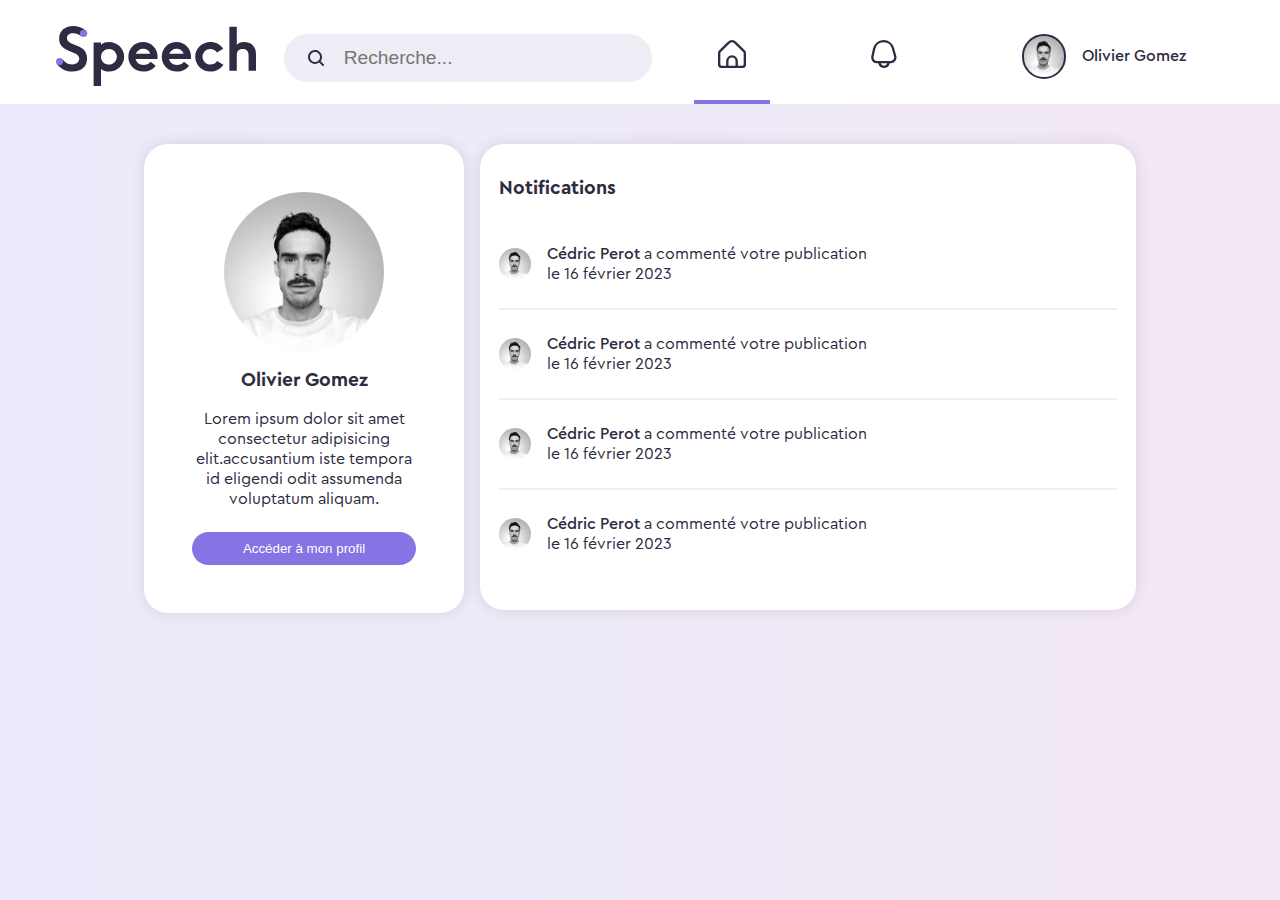
==== notifications.html @ 1351b9fb "Merge pull request #1 from CedricPerot/olive-branch" ====
<!DOCTYPE html>
<html lang="en">

<head>
    <meta charset="UTF-8">
    <meta http-equiv="X-UA-Compatible" content="IE=edge">
    <meta name="viewport" content="width=device-width, initial-scale=1.0">
    <title>Speech - Home</title>
    <link rel="stylesheet" href="./style.css">
</head>

<body>
    <header>
        <!-- NAVIGATION MOBILE-->
        <nav class="navbar-mobile">
            <div class="logo-header">
                <img class="logo" src="./images/logo.svg" />
                <input type="checkbox" id="menu-burger">
                <label for="menu-burger" class="btn-burger"><span></span></label>
            </div>
            <!-- HIDDEN MENU -->
            <div class="burger-container">
                <ul class="burger-items">
                    <li class="search-mobile">
                        <img src="./images/search.svg" class="search-icon" />
                        <input type="search" placeholder="Recherche...">
                    </li>
                    <li><a href="#" class="active"><img src="./images/home_icon.svg" /> Accueil</a></li>
                    <li><a href="#"><img src="./images/bell-icon.svg" /> Notifications</a></li>
                    <li><a href="#"><img src="./images/user-icon.svg" />Profil</a></li>
                    <li><a href="#"><img src="./images/settings.svg" />Paramètres</a></li>
                </ul>
            </div>
            <ul class="nav-items-mobile">
                <li><a href="#" class="active"><img src="./images/home_icon.svg" /></a></li>
                <li><a href="#"><img src="./images/bell-icon.svg" /></a></li>
                <li><a href="#"><img src="./images/user-icon.svg" /></a></li>
            </ul>
        </nav>
        <!-- NAVIGATION DESKTOP-->
        <nav class="navbar-desktop">
            <div class="logo-header">
                <img class="logo" src="./images/logo.svg" />
            </div>
            <div class="search-bar">
                <img src="./images/search.svg" class="search-icon" />
                <input type="search" placeholder="Recherche...">
            </div>
            <ul class="nav-items">
                <li class="active"><a href="#"><img src="./images/home_icon.svg" alt="Accueil" /></a></li>
                <li class="notifications"><a href="#"><img src="./images/bell-icon.svg" alt="Notifications" /></a></li>
                <li class="profil"><a href="#"><span></span> Olivier Gomez</a></li>
            </ul>
        </nav>
    </header>
    <!-- side card profile-->
    <main class="notifications-container">

        <div class="side-card-profile">
            <div class="side-card-picture"></div>
            <div class="side-card-infos">
                <h1 class="side-card-name">Olivier Gomez</h1>
                <p class="side-card-bio">Lorem ipsum dolor sit amet consectetur adipisicing elit.accusantium iste
                    tempora id
                    eligendi odit assumenda voluptatum aliquam.</p>
                <a href="./profile.html"><button class="side-card-button">Accéder à mon profil</button></a>
            </div>
        </div>
        <div class="notifications-feed">
            <!-- Notifications card-->
            <div class="notifications-card">
                <h1>Notifications</h1>
                <div class="notification">
                    <div class="notification-profile-picture"></div>
                    <div class="notification-infos">
                        <a href="">
                            <p class="notification-text"><span class="notification-name">Cédric Perot</span> a commenté
                                votre publication</p>
                            <p class="notification-date">le 16 février 2023</p>
                        </a>
                    </div>
                </div>
                <div class="notification">
                    <div class="notification-profile-picture"></div>
                    <div class="notification-infos">
                        <a href="">
                            <p class="notification-text"><span class="notification-name">Cédric Perot</span> a commenté
                                votre publication</p>
                            <p class="notification-date">le 16 février 2023</p>
                        </a>
                    </div>
                </div>
                <div class="notification">
                    <div class="notification-profile-picture"></div>
                    <div class="notification-infos">
                        <a href="">
                            <p class="notification-text"><span class="notification-name">Cédric Perot</span> a commenté
                                votre publication</p>
                            <p class="notification-date">le 16 février 2023</p>
                        </a>
                    </div>
                </div>
                <div class="notification">
                    <div class="notification-profile-picture"></div>
                    <div class="notification-infos">
                        <a href="">
                            <p class="notification-text"><span class="notification-name">Cédric Perot</span> a commenté
                                votre publication</p>
                            <p class="notification-date">le 16 février 2023</p>
                        </a>
                    </div>
                </div>
            </div>
    </main>
</body>

</html>
---- style.css ----
/*------ Fonts declaration ------*/
@font-face {
    font-family: 'Cera';
    src: url(./fonts/Cera-regular.otf) format("opentype");
    font-weight: 300;
    font-style: normal;
}

@font-face {
    font-family: 'Cera';
    src: url(./fonts/Cera-regular-it.otf) format("opentype");
    font-weight: 300;
    font-style: italic;
}

@font-face {
    font-family: 'Cera';
    src: url(./fonts/Cera-medium.otf) format("opentype");
    font-weight: 500;
    font-style: normal;
}

@font-face {
    font-family: 'Cera';
    src: url(./fonts/Cera-medium-it.otf) format("opentype");
    font-weight: 500;
    font-style: italic;
}

@font-face {
    font-family: 'Cera';
    src: url(./fonts/Cera-bold.otf) format("opentype");
    font-weight: 700;
    font-style: normal;
}

@font-face {
    font-family: 'Cera';
    src: url(./fonts/Cera-bold-it.otf) format("opentype");
    font-weight: 700;
    font-style: italic;
}


/*------ Variables declaration ------*/

:root {

    /* colors*/
    --main-color: rgba(134, 115, 228, 1);
    --font-color: rgba(47, 43, 66, 1);
    --greyish: rgba(173, 170, 189, 1);
    --very-light-greyish: rgb(245, 243, 255);
    --light-greyish: rgba(238, 236, 245, 1);
    --gradient-bg: linear-gradient(90deg, rgb(235, 235, 251), rgb(243, 232, 244));
    --cards-color: white;
    --like-color: rgb(255, 27, 82);

    /* Separators */
    --separators: 2px solid var(--light-greyish);

    /* Box shadow */
    --box-shadow: 0 0 1rem rgba(0, 0, 0, 0.1);
}

/*------------GENRAL STYLES------------*/
* {
    margin: 0;
    padding: 0;
    box-sizing: border-box;
    list-style-type: none;
}

body {
    color: var(--font-color);
    background: var(--gradient-bg);
    font-size: 16px;
    font-family: 'Cera', sans-serif;
}

h1 {
    font-size: 1.2rem;
}

h2 {
    font-size: 1rem;
}

a {
    text-decoration: none;
    color: var(--font-color);
    cursor: pointer;
}

a:hover {
    color: var(--main-color);
}

button {
    cursor: pointer;
}

/*------------HEADER NAV------------*/

header {
    margin-bottom: 1.5em;
}

.navbar-desktop {
    display: none;
}

/* desktop & mobile navbars are two diffent div*/

.navbar-mobile {
    display: flex;
    flex-direction: column;
    width: 100%;
}

/* container contains the logo and the navicon*/
.navbar-mobile>.logo-header {
    padding: 0.8em 1.8em;
    display: flex;
    align-items: center;
    justify-content: space-between;
    background-color: white;
    z-index: 3;
}

.navbar-mobile>.logo-header img.logo {
    height: calc(2em + 4vw);
}

/* menu burger */
.logo-header>#menu-burger {
    position: absolute;
    left: -100%;
    /* to hide the checkbox */
    opacity: 0;
}

#menu-burger:checked+.btn-burger>span {
    transform: rotate(45deg);
}

#menu-burger:checked+.btn-burger>span::before {
    top: 0;
    transform: rotate(0deg);
}

#menu-burger:checked+.btn-burger>span::after {
    top: 0;
    transform: rotate(90deg);
}

.btn-burger>span,
.btn-burger>span::before,
.btn-burger>span::after {
    transition: all 0.2s ease-in;
}

#menu-burger+label {
    position: relative;
    display: flex;
    justify-content: flex-end;
    cursor: pointer;
    height: 25px;
    width: 30px;
}

#menu-burger+label span {
    position: absolute;
    top: 50%;
    width: 100%;
    height: 2px;
    background-color: var(--greyish);
    border-radius: 2px;
}

#menu-burger+label span:before,
#menu-burger+label span:after {
    position: absolute;
    content: '';
    width: inherit;
    height: inherit;
    background-color: inherit;
    border-radius: inherit;
}

#menu-burger+label span:before {
    top: -12px;
}

#menu-burger+label span:after {
    top: 12px;
}

#menu-burger:checked+label span {
    background: var(--font-color);
}

/* hidden menu*/
.navbar-mobile .burger-container {
    top: calc(4.8em + 3vh);
    right: 0;
    position: absolute;
    border-top: 3px solid var(--light-greyish);
    background-color: white;
    width: 100vw;
    height: 20em;
    display: block;
    font-size: calc(0.5em + 1vw);
    border-radius: 0 0 10% 10%;
    box-shadow: rgba(0, 0, 0, 0.1) 0px 4px 6px -1px, rgba(0, 0, 0, 0.06) 0px 2px 4px -1px;
    margin-top: -200%;
    transition: all 0.3s ease-in-out;
}

.burger-container {
    z-index: 100;
}

/* IMPORTANT TO HAVE THIS ONE JUST AFTER THE BURGER-CONTAINER*/
.navbar-mobile .mobile-menu {
    margin-top: 0;
}

/* cancel previously set margin-top of the container */

.navbar-mobile .burger-container .burger-items li {
    width: 75%;
}

.navbar-mobile .burger-container .burger-items {
    height: 100%;
    width: 100%;
    display: flex;
    flex-direction: column;
    justify-content: space-evenly;
    align-items: flex-start;
    padding-left: 5em;
}

.navbar-mobile .burger-container .burger-items li img {
    height: calc(1em + 3vw);
}

.navbar-mobile .burger-container .burger-items a,
.navbar-mobile .burger-container .burger-items input {
    text-decoration: none;
    display: flex;
    align-items: center;
    gap: 2em;
    font-size: 1.2em;
}

.navbar-mobile .burger-container .burger-items input[type="search"] {
    border-radius: 8em;
    height: 2.5em;
    width: 100%;
    padding: 0.8em 0.8em 0.8em 3em;
    border-color: transparent;
    background-color: var(--light-greyish);
    transition: all 0.3s cubic-bezier(0, 0, 0.43, 1.49);
}

/*search bar in the menu burger*/
.navbar-mobile .burger-container .burger-items .search-mobile {
    display: flex;
    justify-content: flex-start;
    align-items: center;
}

.navbar-mobile .burger-container .burger-items .search-mobile img {
    position: absolute;
    z-index: 2;
    display: block;
    height: 1em;
    text-align: center;
    padding-left: 1.5em;
}

.navbar-mobile .burger-container .burger-items input[type="search"]:focus-within {
    outline: none;
    border: 2px solid var(--main-color);
    color: var(--font-color);
}

.navbar-mobile .burger-container .burger-items a.active,
.navbar-mobile .burger-container .burger-items a:hover {
    color: var(--main-color);
    font-weight: 700;
}


/* icons nav*/
.navbar-mobile .nav-items-mobile {
    display: flex;
    justify-content: space-between;
    background-color: var(--very-light-greyish);
    font-size: calc(0.5em + 1vw);
    padding: 1em 0;
}

.navbar-mobile .nav-items-mobile li img {
    height: calc(1em + 4vw);
}

.nav-items-mobile li a {
    padding: 0.8em 2.5em;
    width: 100%;
    text-decoration: none;
}

.navbar-mobile .nav-items-mobile li a:hover,
.navbar-mobile .nav-items-mobile li a.active {
    border-bottom: 4px solid var(--main-color);
}


/*------ FEED PAGE ------*/

.feed-container {
    margin: auto;
    display: flex;
    flex-direction: column;
    justify-content: flex-start;
    align-items: center;
    padding: 1rem;
    max-width: 1280px;
}

/* Post creation card */

.post-create-card {
    background-color: var(--cards-color);
    width: 100%;
    border-radius: 1.5rem;
    box-shadow: var(--box-shadow);
    padding: 4em 1.2em 2em;
    font-weight: 100;
    display: grid;
    grid-template-columns: 2.4em 1fr 2.4em;
    grid-template-rows: 1fr;
    gap: 0.8em;
    position: relative;
    overflow: hidden;
    margin-bottom: 2em;
}

.post-create-pictogram {
    position: absolute;
    top: 0;
    right: 0;
    border-radius: 0 0 0 2rem;
    width: 4em;
    height: 3.5em;
    background-color: var(--main-color);
}

#post-create-textarea {
    width: 100%;
    font-family: 'Cera', sans-serif;
    font-weight: 100;
    resize: none;
    border: none;
    border-bottom: var(--separators);

}

.post-create-card button {
    float: right;
    padding: .3em 1.5em;
    border-radius: 1em;
    border: none;
    background-color: var(--light-greyish);
    margin-top: 1.5em;
}

/* Post card */

.post-card {
    background-color: var(--cards-color);
    width: 100%;
    border-radius: 1.5rem;
    box-shadow: var(--box-shadow);
    padding: 2em 1.2em;
    font-weight: 100;
    display: grid;
    grid-template-columns: 2.4em repeat(6, 1fr);
    grid-template-rows: 2.4em 1fr 1.4em;
    gap: 0.8em;
    margin-bottom: 2em;
}

.post-card .profile-picture,
.post-create-profile-picture,
.notification-profile-picture {
    width: 2em;
    height: 2em;
    border-radius: 50%;
    background: url('./images/profile-pictures/Olive.jpg');
    background-size: cover;
}

.post-header {
    grid-column: 2/8;
}

.post-date,
.like-count,
.post-buttons {
    font-size: 0.85rem;
    color: var(--greyish);
}

.post-content {
    grid-column: 2/8;
    font-size: 0.85em;
}

.post-buttons {
    display: flex;
    grid-column: 2/6;
    align-items: center;
}

.post-buttons img {
    width: 1.1em;
    margin-right: 0.5em;
}

.post-buttons p {
    margin-right: 1.2em;
}

.like-btn {
    color: var(--like-color);
    cursor: pointer;
}

.share-btn {
    cursor: pointer;
}

.like-count {
    display: flex;
    grid-column: 7/8;
    align-items: center;
    justify-content: flex-end;
}

.like-count img {
    width: 1.4em;
    margin-right: 0.5em;
}

.post-form {
    grid-column: 2/8;
}

.post-form input {
    width: 100%;
    border-radius: 2em;
    padding: 0.5em 1em;
    border: none;
    background-color: var(--light-greyish);
    color: #aca8c6;
    font-size: 0.8em;
}

.post-form input::placeholder {
    color: var(--greyish);
}

.post-comment {
    border-left: var(--separators);
    grid-column: 2/8;
    padding-left: 1.5em;
    margin-top: 1em;
}

/* Side-card */

.side-card-profile {
    background-color: var(--cards-color);
    width: 100%;
    border-radius: 1.5rem;
    box-shadow: var(--box-shadow);
    padding: 2em 1.2em;
    font-weight: 100;
    display: flex;
    align-items: center;
    margin-bottom: 1em;
}

.side-card-bio {
    display: none;
}

.side-card-picture {
    margin-right: 1em;
    border-radius: 50%;
    width: 5em;
    height: 5em;
    background: url('./images/profile-pictures/Olive.jpg');
    background-size: cover;
    background-position: center;
}

.side-card-button,
.profile-card-button {
    border-radius: 2em;
    padding: .7em 1.5em;
    margin-top: .5em;
    border: none;
    background-color: var(--main-color);
    color: #ffffff;
}

/*------  PROFILE PAGE  ------*/

.profile-container {
    padding: 1em;
    max-width: 1024px;
    margin: auto;
}

.profile-card {
    background-color: var(--cards-color);
    width: 100%;
    border-radius: 1.5rem;
    box-shadow: var(--box-shadow);
    font-weight: 100;
    display: flex;
    flex-direction: column;
    overflow: hidden;
}

.profile-card-header {
    height: 14em;
    width: 100%;
    background: url('./images/background-img-light.jpg');
    background-position: center;
    background-size: cover;
}

.profile-card-about {
    display: flex;
    flex-direction: column;
    text-align: center;
    position: relative;
    padding: 2em;
}

.profile-card-picture {
    position: absolute;
    left: calc(50% - 5em);
    top: -5em;
    background: url('./images/profile-pictures/Olive.jpg');
    background-position: center;
    background-size: cover;
    border-radius: 50%;
    margin: 0 auto 1em;
    width: 10em;
    height: 10em;
}

.profile-card-name {
    margin-top: 3.5em;
}

.profile-card-button {
    margin: 1.5em 0 2em;
    padding: .7em 2em;
}

.profile-card-highlights {
    display: flex;
    flex-direction: column;
    padding: 0 2em;
}

.highlight {
    display: flex;
    align-items: center;
    padding: 2em 0;
    border-top: var(--separators);
}

.highlight img {
    margin-right: 1.5em;
    width: auto;
}

/*------ NOTIFICATIONS PAGE ------*/

.notifications-container {
    width: 100%;
    display: flex;
    flex-direction: column;
    justify-content: flex-start;
    align-items: center;
    padding: 1rem;
    max-width: 1024px;
    margin: auto;
}

.notifications-feed {
    width: 100%;
}

.notifications-card {
    background-color: var(--cards-color);
    width: 100%;
    border-radius: 1.5rem;
    box-shadow: var(--box-shadow);
    padding: 2em 1.2em;
    font-weight: 100;
    margin-bottom: 2em;
}

.notifications-card h1 {
    margin-bottom: 1em;
}

.notification {
    border-bottom: var(--separators);
    padding: 1.5em 0;
    display: flex;
    align-items: center;
}

.notification:last-child {
    border-bottom: none;
}

.notification-infos {
    margin-left: 1em;
}

.notification-infos span {
    font-weight: 500;
}



/*--------------MEDIA QUERIES-------------------*/

@media screen and (min-width : 760px) {

    /* FEED PAGE*/
    .feed-container {
        flex-direction: row;
        justify-content: flex-start;
        align-items: flex-start;
    }

    .feed {
        margin-left: .5em;
    }

    .side-card-profile {
        flex-direction: column;
        margin-right: .5em;
        min-width: 320px;
        width: 30%;
        padding: 3em;
    }

    .side-card-picture {
        margin: 0 0 1em 0;
        width: 10em;
        height: 10em;
    }

    .side-card-infos {
        text-align: center;
        width: 100%;
    }

    .side-card-button {
        width: 100%;
    }

    .side-card-bio {
        display: block;
        margin: 1em 0;
    }

    /* PROFILE PAGE */
    .profile-card-header {
        height: 18em;
    }

    .profile-card-about {
        display: flex;
        flex-direction: row;
        align-items: flex-end;
        text-align: left;
    }

    .profile-card-picture {
        position: absolute;
        left: calc(22% - 6em);
        top: -6em;
        width: 12em;
        height: 12em;
    }

    .profile-card-infos {
        flex: 2;
        text-align: center;
    }

    .profile-card-name {
        margin-top: 5em;
    }

    .profile-card-button {
        margin: 1.5em 0 0;
    }

    .profile-card-bio {
        flex: 3;
    }

    .profile-card-highlights {
        flex-direction: row;
        justify-content: space-around;
        padding: 1em 2em 3em;
    }

    .highlight {
        flex-direction: column;
        text-align: center;
        width: 100%;
        padding: 0;
        border-right: var(--separators);
        border-top: none;
    }

    .highlight:last-child {
        border-right: none;

    }

    .highlight img {
        margin: 0 0 0.5em 0;
    }

    /* NOTIFICATIONS PAGE*/
    .notifications-container {
        flex-direction: row;
        justify-content: flex-start;
        align-items: flex-start;
    }

    .notifications-feed {
        margin-left: .5em;
    }

}


/* tablettes et au dessus*/
@media screen and (min-width: 992px) {

    /* suppression des éléments mobile */
    .navbar-mobile {
        display: none;
    }

    .navbar-desktop {
        width: 100vw;
        height: 6.5em;
        display: flex;
        align-items: center;
        justify-content: space-between;
        padding: 0.8em 2em 0 2em;
        flex-direction: row;
        background-color: white;
    }

    .navbar-desktop>.logo-header img.logo {
        padding: 0 1.5em;
    }

    .navbar-desktop .logo-header img.logo {
        height: calc(1.4em + 3vw);
    }

    /*search bar for the desktop nav*/
    .navbar-desktop .search-bar {
        width: 23em;
        display: flex;
        justify-content: flex-start;
        align-items: center;
    }

    .navbar-desktop .search-bar input[type="search"] {
        text-decoration: none;
        display: flex;
        align-items: center;
        gap: 2em;
        font-size: 1.2em;
    }

    .navbar-desktop .search-bar input[type="search"] {
        border-radius: 8em;
        height: 2.5em;
        width: 100%;
        padding: 0.8em 0.8em 0.8em 3em;
        border-color: transparent;
        background-color: var(--light-greyish);
        transition: all 0.3s cubic-bezier(0, 0, 0.43, 1.49);
    }

    .navbar-desktop .search-bar img {
        position: absolute;
        z-index: 2;
        display: block;
        height: 1em;
        text-align: center;
        padding-left: 1.5em;
    }

    .navbar-desktop .search-bar input[type="search"]:focus-within {
        outline: none;
        border: 2px solid var(--main-color);
        color: var(--font-color);
    }

    /*items of the nav*/
    .navbar-desktop .nav-items {
        display: flex;
        justify-content: space-around;
        align-items: center;
        height: 100%;
        width: 37em;
    }

    .navbar-desktop .nav-items li {
        height: 100%;
        padding: 1.5em;
        display: flex;
        justify-content: center;
        align-items: center;
        border-bottom: 4px solid white;
    }

    .navbar-desktop .nav-items li img {
        height: calc(1em + 1vw);
        border: var(--font-color);
    }

    .navbar-desktop .nav-items li.profil span {
        height: calc(2em + 1vw);
        width: calc(2em + 1vw);
        border: 2px solid var(--font-color);
        border-radius: 50%;
        background: url('./images/profile-pictures/Olive.jpg');
        background-position: center;
        background-size: cover;

        /*round profile picture*/
    }

    .navbar-desktop .nav-items li.profil a {
        display: flex;
        justify-content: center;
        align-items: center;
        gap: 1em;
        text-decoration: none;
    }

    .navbar-desktop .nav-items li:hover,
    .navbar-desktop .nav-items li.active {
        border-bottom: 4px solid var(--main-color);
    }
}

.navbar-desktop .nav-items li:hover {
    transform: scale(1.05);
}
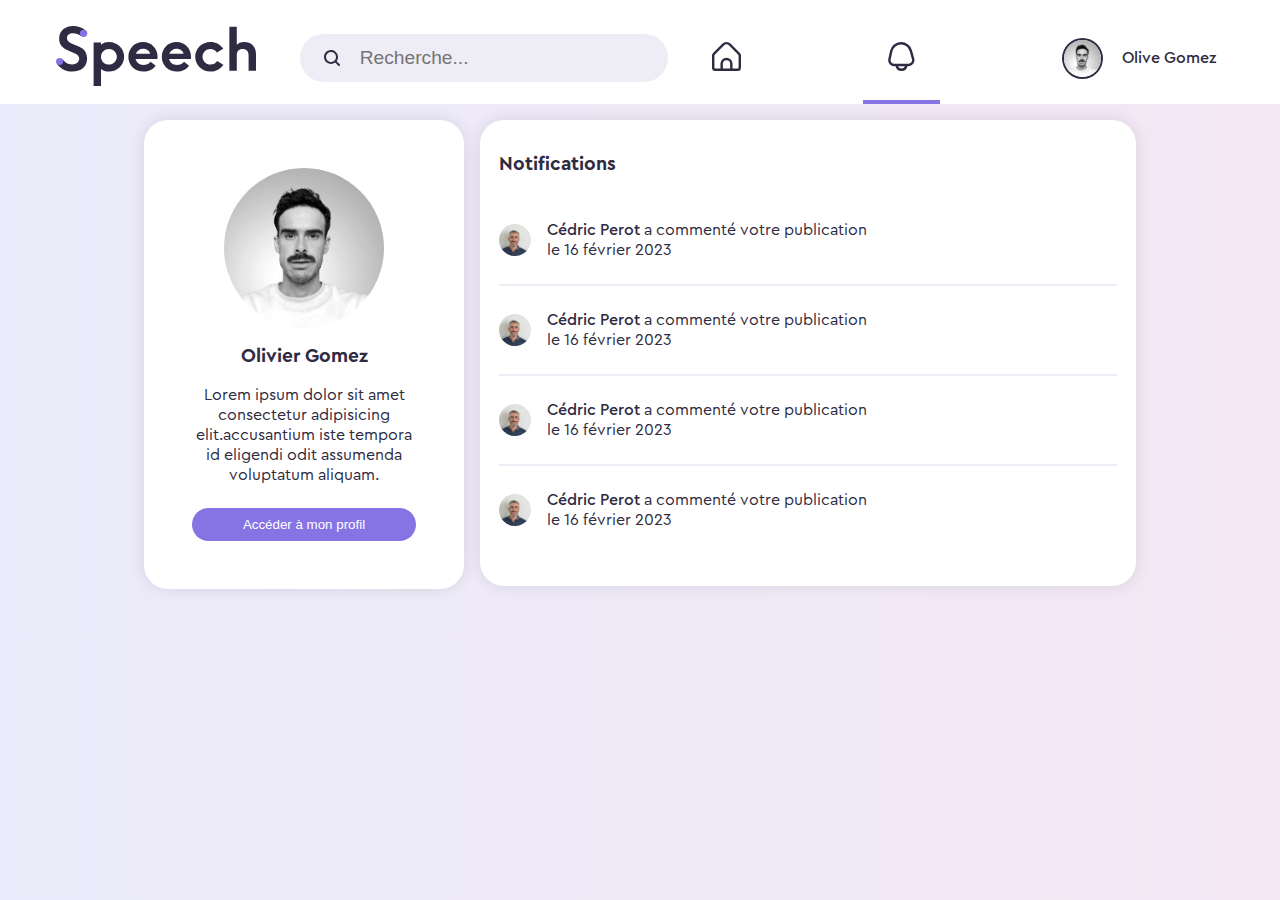
==== commit bbfb53ac: "site statique complet" ====
--- a/notifications.html
+++ b/notifications.html
@@ -14,9 +14,12 @@
         <!-- NAVIGATION MOBILE-->
         <nav class="navbar-mobile">
             <div class="logo-header">
-                <img class="logo" src="./images/logo.svg" />
-                <input type="checkbox" id="menu-burger">
-                <label for="menu-burger" class="btn-burger"><span></span></label>
+                <a href="./index.html" class="home-link"><img class="logo" src="./images/logo.svg" /></a>
+                <div id="menu-burger">
+                    <span class="line line1"></span>
+                    <span class="line line2"></span>
+                    <span class="line line3"></span>
+                </div>
             </div>
             <!-- HIDDEN MENU -->
             <div class="burger-container">
@@ -25,32 +28,54 @@
                         <img src="./images/search.svg" class="search-icon" />
                         <input type="search" placeholder="Recherche...">
                     </li>
-                    <li><a href="#" class="active"><img src="./images/home_icon.svg" /> Accueil</a></li>
-                    <li><a href="#"><img src="./images/bell-icon.svg" /> Notifications</a></li>
-                    <li><a href="#"><img src="./images/user-icon.svg" />Profil</a></li>
-                    <li><a href="#"><img src="./images/settings.svg" />Paramètres</a></li>
+                    <li><a href="./index.html" class="hidden-icons"><img src="./images/home_icon.svg" /> Accueil</a>
+                    </li>
+                    <li><a href="#" class="hidden-icons"><img src="./images/bell-icon.svg" /> Notifications</a></li>
+                    <li><a href="./profile.html" class="hidden-icons"><img src="./images/user-icon.svg" />Profil</a>
+                    </li>
+                    <li><a href="#" class="hidden-icons"><img src="./images/settings.svg" />Paramètres</a></li>
                 </ul>
             </div>
+            <!-- ALWAYS DISPLAYED ICONS -->
             <ul class="nav-items-mobile">
-                <li><a href="#" class="active"><img src="./images/home_icon.svg" /></a></li>
-                <li><a href="#"><img src="./images/bell-icon.svg" /></a></li>
-                <li><a href="#"><img src="./images/user-icon.svg" /></a></li>
+                <li><a href="./index.html" class="icons"><img src="./images/home_icon.svg" /></a></li>
+                <li><a href="#" class="icons active"><img src="./images/bell-icon.svg" /></a></li>
+                <li><a href="./profile.html" class="icons"><img src="./images/user-icon.svg" /></a></li>
             </ul>
         </nav>
         <!-- NAVIGATION DESKTOP-->
         <nav class="navbar-desktop">
             <div class="logo-header">
-                <img class="logo" src="./images/logo.svg" />
+                <a href="./index.html" class="home-link"><img class="logo" src="./images/logo.svg" /></a>
             </div>
             <div class="search-bar">
                 <img src="./images/search.svg" class="search-icon" />
                 <input type="search" placeholder="Recherche...">
             </div>
-            <ul class="nav-items">
-                <li class="active"><a href="#"><img src="./images/home_icon.svg" alt="Accueil" /></a></li>
-                <li class="notifications"><a href="#"><img src="./images/bell-icon.svg" alt="Notifications" /></a></li>
-                <li class="profil"><a href="#"><span></span> Olivier Gomez</a></li>
-            </ul>
+            <div class="nav-items">
+                <a class="desk-icons" href="./index.html"><img src="./images/home_icon.svg" alt="Accueil" /></a>
+                <a class="desk-icons active" href="#"><img src="./images/bell-icon.svg" alt="Notifications" /></a>
+                <div id="profile-menu" class="desk-menu">
+                    <div class="profil-img"><img src="./images/profile-pictures/Olive.jpg" alt="Profil" />
+                        <label>Olive Gomez</label>
+                    </div>
+                    <div class="desk-container">
+                        <ul class="desk-items">
+                            <li><a href="./index.html" class="hidden-icons"><img src="./images/home_icon.svg" />
+                                    Accueil</a></li>
+                            <li><a href="#" class="hidden-icons"><img src="./images/bell-icon.svg" />
+                                    Notifications</a>
+                            </li>
+                            <li><a href="./profile.html" class="hidden-icons"><img
+                                        src="./images/user-icon.svg" />Profil</a>
+                            </li>
+                            <li><a href="#" class="hidden-icons"><img src="./images/settings.svg" />Paramètres</a></li>
+                            <li><a href="#" class="hidden-icons"><img src="./images/sign-out-alt.svg" />Déconnexion</a>
+                            </li>
+                        </ul>
+                    </div>
+                </div>
+            </div>
         </nav>
     </header>
     <!-- side card profile-->
@@ -112,6 +137,7 @@
                 </div>
             </div>
     </main>
+    <script src="./notifications.js"></script>
 </body>
 
 </html>--- a/style.css
+++ b/style.css
@@ -64,7 +64,10 @@
 }
 
 /*------------GENRAL STYLES------------*/
-* {
+
+*,
+*::before,
+*::after {
     margin: 0;
     padding: 0;
     box-sizing: border-box;
@@ -103,7 +106,8 @@
 /*------------HEADER NAV------------*/
 
 header {
-    margin-bottom: 1.5em;
+    width: 100vw;
+    z-index: 1000;
 }
 
 .navbar-desktop {
@@ -133,76 +137,43 @@
 }
 
 /* menu burger */
-.logo-header>#menu-burger {
-    position: absolute;
-    left: -100%;
-    /* to hide the checkbox */
+
+.navbar-mobile .logo-header #menu-burger {
+    position: relative;
+    cursor: pointer;
+    height: 30px;
+    width: 40px;
+    display: flex;
+    flex-direction: column;
+    justify-content: space-around;
+}
+
+.navbar-mobile .logo-header #menu-burger .line {
+    width: 100%;
+    height: 3px;
+    background-color: var(--greyish);
+    display: block;
+    border-radius: 2px;
+    transition: all 0.5s ease;
+}
+
+/* when open menu is open*/
+.navbar-mobile .logo-header .mobile-menu .line1 {
+    transform: translate(0px) rotateZ(-45deg) scaleX(1);
+}
+
+.navbar-mobile .logo-header .mobile-menu .line3 {
+    transform: translate(0px, -20px) rotateZ(45deg) scaleX(1);
+}
+
+.navbar-mobile .logo-header .mobile-menu .line2 {
+    transform: translate(0px, -10px) rotate(45deg);
     opacity: 0;
 }
 
-#menu-burger:checked+.btn-burger>span {
-    transform: rotate(45deg);
-}
-
-#menu-burger:checked+.btn-burger>span::before {
-    top: 0;
-    transform: rotate(0deg);
-}
-
-#menu-burger:checked+.btn-burger>span::after {
-    top: 0;
-    transform: rotate(90deg);
-}
-
-.btn-burger>span,
-.btn-burger>span::before,
-.btn-burger>span::after {
-    transition: all 0.2s ease-in;
-}
-
-#menu-burger+label {
-    position: relative;
-    display: flex;
-    justify-content: flex-end;
-    cursor: pointer;
-    height: 25px;
-    width: 30px;
-}
-
-#menu-burger+label span {
-    position: absolute;
-    top: 50%;
-    width: 100%;
-    height: 2px;
-    background-color: var(--greyish);
-    border-radius: 2px;
-}
-
-#menu-burger+label span:before,
-#menu-burger+label span:after {
-    position: absolute;
-    content: '';
-    width: inherit;
-    height: inherit;
-    background-color: inherit;
-    border-radius: inherit;
-}
-
-#menu-burger+label span:before {
-    top: -12px;
-}
-
-#menu-burger+label span:after {
-    top: 12px;
-}
-
-#menu-burger:checked+label span {
-    background: var(--font-color);
-}
 
 /* hidden menu*/
 .navbar-mobile .burger-container {
-    top: calc(4.8em + 3vh);
     right: 0;
     position: absolute;
     border-top: 3px solid var(--light-greyish);
@@ -213,17 +184,15 @@
     font-size: calc(0.5em + 1vw);
     border-radius: 0 0 10% 10%;
     box-shadow: rgba(0, 0, 0, 0.1) 0px 4px 6px -1px, rgba(0, 0, 0, 0.06) 0px 2px 4px -1px;
-    margin-top: -200%;
-    transition: all 0.3s ease-in-out;
-}
-
-.burger-container {
+    transform: translateY(-150%);
+    transition: transform 0.5s ease-in-out;
     z-index: 100;
 }
 
 /* IMPORTANT TO HAVE THIS ONE JUST AFTER THE BURGER-CONTAINER*/
 .navbar-mobile .mobile-menu {
-    margin-top: 0;
+    transform: translateY(30%);
+    z-index: 100;
 }
 
 /* cancel previously set margin-top of the container */
@@ -255,6 +224,7 @@
     font-size: 1.2em;
 }
 
+/*search bar in the menu burger*/
 .navbar-mobile .burger-container .burger-items input[type="search"] {
     border-radius: 8em;
     height: 2.5em;
@@ -265,7 +235,6 @@
     transition: all 0.3s cubic-bezier(0, 0, 0.43, 1.49);
 }
 
-/*search bar in the menu burger*/
 .navbar-mobile .burger-container .burger-items .search-mobile {
     display: flex;
     justify-content: flex-start;
@@ -287,20 +256,27 @@
     color: var(--font-color);
 }
 
+/* icons nav*/
 .navbar-mobile .burger-container .burger-items a.active,
 .navbar-mobile .burger-container .burger-items a:hover {
     color: var(--main-color);
     font-weight: 700;
 }
 
-
-/* icons nav*/
 .navbar-mobile .nav-items-mobile {
-    display: flex;
-    justify-content: space-between;
-    background-color: var(--very-light-greyish);
+    width: 100%;
+    display: flex;
+    justify-content: space-around;
+    background-color: var(--light-greyish);
     font-size: calc(0.5em + 1vw);
-    padding: 1em 0;
+}
+
+.navbar-mobile .nav-items-mobile li {
+    width: calc(100% / 3);
+    display: flex;
+    justify-content: center;
+    align-items: center;
+    text-align: center;
 }
 
 .navbar-mobile .nav-items-mobile li img {
@@ -311,6 +287,7 @@
     padding: 0.8em 2.5em;
     width: 100%;
     text-decoration: none;
+    border-bottom: 4px solid var(--light-greyish);
 }
 
 .navbar-mobile .nav-items-mobile li a:hover,
@@ -394,14 +371,23 @@
     margin-bottom: 2em;
 }
 
-.post-card .profile-picture,
 .post-create-profile-picture,
-.notification-profile-picture {
+.post-card .profile-picture {
     width: 2em;
     height: 2em;
     border-radius: 50%;
     background: url('./images/profile-pictures/Olive.jpg');
     background-size: cover;
+    background-position: center;
+}
+
+.notification-profile-picture {
+    width: 2em;
+    height: 2em;
+    border-radius: 50%;
+    background: url('./images/profile-pictures/Ceric.jpg');
+    background-size: cover;
+    background-position: center;
 }
 
 .post-header {
@@ -594,6 +580,99 @@
     width: auto;
 }
 
+/*------  PROFILE PAGE POPUP ------*/
+
+
+
+.modifyPopup {
+    display: none;
+    font-family: 'cera' sans-serif;
+    font-weight: 300;
+    margin: auto;
+    width: 90%;
+    padding: 2em;
+    border-radius: 1em;
+    background-color: var(--cards-color);
+    box-shadow: var(--box-shadow);
+    position: absolute;
+    top: 50%;
+    left: 50%;
+    transform: translate(-50%, -50%);
+    z-index: 10;
+}
+
+.visible {
+    display: block;
+}
+
+.close {
+    text-align: right;
+    padding-bottom: 1em;
+}
+
+.closing-cross {
+    height: 25px;
+}
+
+.modifyForm {
+    width: 100%;
+}
+
+.infos-fields {
+    display: flex;
+    flex-direction: column;
+    justify-content: space-between;
+    margin-bottom: 1em;
+    gap: .5em;
+}
+
+.modifyForm input,
+.modifyForm textarea {
+    display: block;
+    padding: .5em 1em;
+    margin-top: .5em;
+    border-radius: 2em;
+    border: none;
+    background-color: var(--light-greyish);
+    resize: none;
+}
+
+.bio-field {
+    width: 100%;
+}
+
+.modifyForm input {
+    border-radius: 2em;
+    width: 100%;
+}
+
+#bio {
+    border-radius: .5em;
+    width: 100%;
+    margin-bottom: 2em;
+}
+
+.main-infos,
+.more-infos {
+    display: flex;
+    flex-direction: column;
+    justify-content: flex-start;
+    flex-wrap: wrap;
+    width: 100%;
+    gap: 1.5em;
+}
+
+.main-infos {
+    margin-bottom: 1em;
+}
+
+input[type="submit"] {
+    background-color: var(--main-color);
+    color: var(--cards-color);
+    margin: auto;
+    width: auto;
+}
+
 /*------ NOTIFICATIONS PAGE ------*/
 
 .notifications-container {
@@ -750,6 +829,17 @@
         margin: 0 0 0.5em 0;
     }
 
+    /* PROFILE PAGE POPUP*/
+
+    .modifyPopup {
+        width: 760px;
+    }
+
+    .infos-fields {
+        flex-direction: row;
+        gap: 1.5em;
+    }
+
     /* NOTIFICATIONS PAGE*/
     .notifications-container {
         flex-direction: row;
@@ -763,7 +853,6 @@
 
 }
 
-
 /* tablettes et au dessus*/
 @media screen and (min-width: 992px) {
 
@@ -773,12 +862,13 @@
     }
 
     .navbar-desktop {
+        z-index: 100;
         width: 100vw;
         height: 6.5em;
         display: flex;
         align-items: center;
         justify-content: space-between;
-        padding: 0.8em 2em 0 2em;
+        padding: 0.8em 0 0 2em;
         flex-direction: row;
         background-color: white;
     }
@@ -835,13 +925,13 @@
     /*items of the nav*/
     .navbar-desktop .nav-items {
         display: flex;
-        justify-content: space-around;
+        justify-content: space-between;
         align-items: center;
         height: 100%;
         width: 37em;
     }
 
-    .navbar-desktop .nav-items li {
+    .navbar-desktop .nav-items a.desk-icons {
         height: 100%;
         padding: 1.5em;
         display: flex;
@@ -850,37 +940,96 @@
         border-bottom: 4px solid white;
     }
 
-    .navbar-desktop .nav-items li img {
+    .navbar-desktop .nav-items a img {
         height: calc(1em + 1vw);
         border: var(--font-color);
     }
 
-    .navbar-desktop .nav-items li.profil span {
-        height: calc(2em + 1vw);
-        width: calc(2em + 1vw);
-        border: 2px solid var(--font-color);
-        border-radius: 50%;
-        background: url('./images/profile-pictures/Olive.jpg');
-        background-position: center;
-        background-size: cover;
-
-        /*round profile picture*/
-    }
-
-    .navbar-desktop .nav-items li.profil a {
+    /* .navbar-desktop .desk-menu {
+        border-bottom: 4px solid white;
+    } */
+
+    .navbar-desktop .desk-menu .profil-img {
+        width: 100%;
+        padding: 1.5em 4em 1.5em 1.5em;
         display: flex;
         justify-content: center;
         align-items: center;
-        gap: 1em;
+        flex-direction: row;
+        gap: 1.2em;
+        cursor: pointer;
+
+    }
+
+    .desk-menu .profil-img label {
+        cursor: pointer;
+    }
+
+
+    .navbar-desktop .desk-menu .profil-img img {
+        height: calc(2em + 1vh);
+        border: 2px solid var(--font-color);
+        border-radius: 50%;
+        /*round profile picture*/
+    }
+
+    .navbar-desktop .desk-container {
+        z-index: 100;
+        right: 0;
+        position: fixed;
+        background-color: white;
+        width: 10em;
+        height: 100vh;
+        display: flex;
+        font-size: calc(0.5em + 1vw);
+        border-radius: 0 0 10px 10px;
+        transform: translateX(150%);
+        transition: transform 0.5s ease-in-out;
+
+    }
+
+    /* IMPORTANT TO HAVE THIS ONE JUST AFTER THE BURGER-CONTAINER*/
+    .navbar-desktop .desktop-menu {
+        z-index: 100;
+        transform: translate(0%);
+    }
+
+    /* cancel previously set margin-top of the container */
+
+    .navbar-desktop .desk-container .desk-items li {
+        width: 75%;
+    }
+
+    .navbar-desktop .desk-container .desk-items {
+        height: 60%;
+        width: 100%;
+        display: flex;
+        flex-direction: column;
+        justify-content: space-evenly;
+        align-items: flex-start;
+        padding-left: 1em;
+    }
+
+    .navbar-desktop .desk-container .desk-items li img {
+        height: calc(0.8em + 1vw);
+    }
+
+    .navbar-desktop .desk-container .desk-items a {
         text-decoration: none;
-    }
-
-    .navbar-desktop .nav-items li:hover,
-    .navbar-desktop .nav-items li.active {
+        display: flex;
+        align-items: center;
+        gap: 2em;
+        font-size: 0.8em;
+    }
+
+    .navbar-desktop .nav-items a.desk-icon:hover,
+    .navbar-desktop .nav-items a.active {
         border-bottom: 4px solid var(--main-color);
     }
-}
-
-.navbar-desktop .nav-items li:hover {
-    transform: scale(1.05);
+
+    .navbar-desktop .nav-items a.hidden-icons:hover,
+    .navbar-desktop .nav-items a.hidden-icons.active {
+        color: var(--main-color);
+        font-weight: 700;
+    }
 }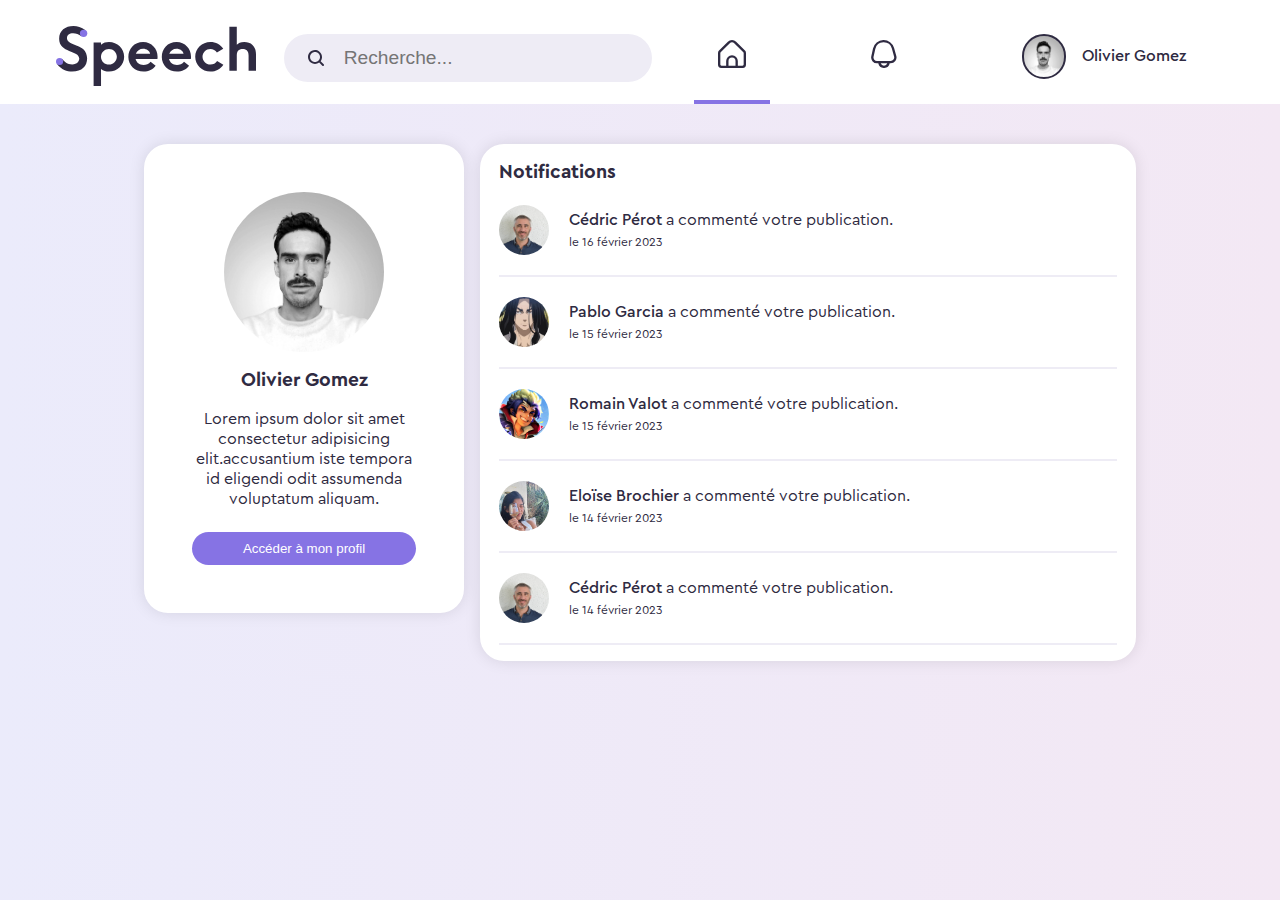
==== commit 7ad14378: "ma version notif definitive" ====
--- a/notifications.html
+++ b/notifications.html
@@ -14,12 +14,9 @@
         <!-- NAVIGATION MOBILE-->
         <nav class="navbar-mobile">
             <div class="logo-header">
-                <a href="./index.html" class="home-link"><img class="logo" src="./images/logo.svg" /></a>
-                <div id="menu-burger">
-                    <span class="line line1"></span>
-                    <span class="line line2"></span>
-                    <span class="line line3"></span>
-                </div>
+                <img class="logo" src="./images/logo.svg" />
+                <input type="checkbox" id="menu-burger">
+                <label for="menu-burger" class="btn-burger"><span></span></label>
             </div>
             <!-- HIDDEN MENU -->
             <div class="burger-container">
@@ -28,54 +25,32 @@
                         <img src="./images/search.svg" class="search-icon" />
                         <input type="search" placeholder="Recherche...">
                     </li>
-                    <li><a href="./index.html" class="hidden-icons"><img src="./images/home_icon.svg" /> Accueil</a>
-                    </li>
-                    <li><a href="#" class="hidden-icons"><img src="./images/bell-icon.svg" /> Notifications</a></li>
-                    <li><a href="./profile.html" class="hidden-icons"><img src="./images/user-icon.svg" />Profil</a>
-                    </li>
-                    <li><a href="#" class="hidden-icons"><img src="./images/settings.svg" />Paramètres</a></li>
+                    <li><a href="#" class="active"><img src="./images/home_icon.svg" /> Accueil</a></li>
+                    <li><a href="#"><img src="./images/bell-icon.svg" /> Notifications</a></li>
+                    <li><a href="#"><img src="./images/user-icon.svg" />Profil</a></li>
+                    <li><a href="#"><img src="./images/settings.svg" />Paramètres</a></li>
                 </ul>
             </div>
-            <!-- ALWAYS DISPLAYED ICONS -->
             <ul class="nav-items-mobile">
-                <li><a href="./index.html" class="icons"><img src="./images/home_icon.svg" /></a></li>
-                <li><a href="#" class="icons active"><img src="./images/bell-icon.svg" /></a></li>
-                <li><a href="./profile.html" class="icons"><img src="./images/user-icon.svg" /></a></li>
+                <li><a href="#" class="active"><img src="./images/home_icon.svg" /></a></li>
+                <li><a href="#"><img src="./images/bell-icon.svg" /></a></li>
+                <li><a href="#"><img src="./images/user-icon.svg" /></a></li>
             </ul>
         </nav>
         <!-- NAVIGATION DESKTOP-->
         <nav class="navbar-desktop">
             <div class="logo-header">
-                <a href="./index.html" class="home-link"><img class="logo" src="./images/logo.svg" /></a>
+                <img class="logo" src="./images/logo.svg" />
             </div>
             <div class="search-bar">
                 <img src="./images/search.svg" class="search-icon" />
                 <input type="search" placeholder="Recherche...">
             </div>
-            <div class="nav-items">
-                <a class="desk-icons" href="./index.html"><img src="./images/home_icon.svg" alt="Accueil" /></a>
-                <a class="desk-icons active" href="#"><img src="./images/bell-icon.svg" alt="Notifications" /></a>
-                <div id="profile-menu" class="desk-menu">
-                    <div class="profil-img"><img src="./images/profile-pictures/Olive.jpg" alt="Profil" />
-                        <label>Olive Gomez</label>
-                    </div>
-                    <div class="desk-container">
-                        <ul class="desk-items">
-                            <li><a href="./index.html" class="hidden-icons"><img src="./images/home_icon.svg" />
-                                    Accueil</a></li>
-                            <li><a href="#" class="hidden-icons"><img src="./images/bell-icon.svg" />
-                                    Notifications</a>
-                            </li>
-                            <li><a href="./profile.html" class="hidden-icons"><img
-                                        src="./images/user-icon.svg" />Profil</a>
-                            </li>
-                            <li><a href="#" class="hidden-icons"><img src="./images/settings.svg" />Paramètres</a></li>
-                            <li><a href="#" class="hidden-icons"><img src="./images/sign-out-alt.svg" />Déconnexion</a>
-                            </li>
-                        </ul>
-                    </div>
-                </div>
-            </div>
+            <ul class="nav-items">
+                <li class="active"><a href="#"><img src="./images/home_icon.svg" alt="Accueil" /></a></li>
+                <li class="notifications"><a href="#"><img src="./images/bell-icon.svg" alt="Notifications" /></a></li>
+                <li class="profil"><a href="#"><span></span> Olivier Gomez</a></li>
+            </ul>
         </nav>
     </header>
     <!-- side card profile-->
@@ -93,51 +68,45 @@
         </div>
         <div class="notifications-feed">
             <!-- Notifications card-->
-            <div class="notifications-card">
+            <div class="notif-container"><!-- conteneur general des notifications-->
                 <h1>Notifications</h1>
-                <div class="notification">
-                    <div class="notification-profile-picture"></div>
-                    <div class="notification-infos">
-                        <a href="">
-                            <p class="notification-text"><span class="notification-name">Cédric Perot</span> a commenté
-                                votre publication</p>
-                            <p class="notification-date">le 16 février 2023</p>
-                        </a>
+                <div class="notif-card1"><!-- premiere notification -->
+                    <div class="profile-picture1"></div>
+                    <div class="notif-description">
+                        <p class="notif-author"><strong>Cédric Pérot</strong> a commenté votre publication.</p>
+                        <p class="notif-date">le 16 février 2023</p>
                     </div>
                 </div>
-                <div class="notification">
-                    <div class="notification-profile-picture"></div>
-                    <div class="notification-infos">
-                        <a href="">
-                            <p class="notification-text"><span class="notification-name">Cédric Perot</span> a commenté
-                                votre publication</p>
-                            <p class="notification-date">le 16 février 2023</p>
-                        </a>
+                <div class="notif-card2"><!-- deuxieme notification -->
+                    <div class="profile-picture2"></div>
+                    <div class="notif-description">
+                        <p class="notif-author"><strong>Pablo Garcia</strong> a commenté votre publication.</p>
+                        <p class="notif-date">le 15 février 2023</p>
                     </div>
                 </div>
-                <div class="notification">
-                    <div class="notification-profile-picture"></div>
-                    <div class="notification-infos">
-                        <a href="">
-                            <p class="notification-text"><span class="notification-name">Cédric Perot</span> a commenté
-                                votre publication</p>
-                            <p class="notification-date">le 16 février 2023</p>
-                        </a>
+                <div class="notif-card3"><!-- troisieme notification -->
+                    <div class="profile-picture3"></div>
+                    <div class="notif-description">
+                        <p class="notif-author"><strong>Romain Valot</strong> a commenté votre publication.</p>
+                        <p class="notif-date">le 15 février 2023</p>
                     </div>
                 </div>
-                <div class="notification">
-                    <div class="notification-profile-picture"></div>
-                    <div class="notification-infos">
-                        <a href="">
-                            <p class="notification-text"><span class="notification-name">Cédric Perot</span> a commenté
-                                votre publication</p>
-                            <p class="notification-date">le 16 février 2023</p>
-                        </a>
+                <div class="notif-card4"><!-- quatrieme notification -->
+                    <div class="profile-picture4"></div>
+                    <div class="notif-description">
+                        <p class="notif-author"><strong>Eloïse Brochier</strong> a commenté votre publication.</p>
+                        <p class="notif-date">le 14 février 2023</p>
+                    </div>
+                </div>
+                <div class="notif-card5"><!-- cinquieme notification -->
+                    <div class="profile-picture5"></div>
+                    <div class="notif-description">
+                        <p class="notif-author"><strong>Cédric Pérot</strong> a commenté votre publication.</p>
+                        <p class="notif-date">le 14 février 2023</p>
                     </div>
                 </div>
             </div>
     </main>
-    <script src="./notifications.js"></script>
 </body>
 
 </html>--- a/style.css
+++ b/style.css
@@ -64,10 +64,7 @@
 }
 
 /*------------GENRAL STYLES------------*/
-
-*,
-*::before,
-*::after {
+* {
     margin: 0;
     padding: 0;
     box-sizing: border-box;
@@ -106,8 +103,7 @@
 /*------------HEADER NAV------------*/
 
 header {
-    width: 100vw;
-    z-index: 1000;
+    margin-bottom: 1.5em;
 }
 
 .navbar-desktop {
@@ -137,43 +133,76 @@
 }
 
 /* menu burger */
-
-.navbar-mobile .logo-header #menu-burger {
+.logo-header>#menu-burger {
+    position: absolute;
+    left: -100%;
+    /* to hide the checkbox */
+    opacity: 0;
+}
+
+#menu-burger:checked+.btn-burger>span {
+    transform: rotate(45deg);
+}
+
+#menu-burger:checked+.btn-burger>span::before {
+    top: 0;
+    transform: rotate(0deg);
+}
+
+#menu-burger:checked+.btn-burger>span::after {
+    top: 0;
+    transform: rotate(90deg);
+}
+
+.btn-burger>span,
+.btn-burger>span::before,
+.btn-burger>span::after {
+    transition: all 0.2s ease-in;
+}
+
+#menu-burger+label {
     position: relative;
+    display: flex;
+    justify-content: flex-end;
     cursor: pointer;
-    height: 30px;
-    width: 40px;
-    display: flex;
-    flex-direction: column;
-    justify-content: space-around;
-}
-
-.navbar-mobile .logo-header #menu-burger .line {
-    width: 100%;
-    height: 3px;
+    height: 25px;
+    width: 30px;
+}
+
+#menu-burger+label span {
+    position: absolute;
+    top: 50%;
+    width: 100%;
+    height: 2px;
     background-color: var(--greyish);
-    display: block;
     border-radius: 2px;
-    transition: all 0.5s ease;
-}
-
-/* when open menu is open*/
-.navbar-mobile .logo-header .mobile-menu .line1 {
-    transform: translate(0px) rotateZ(-45deg) scaleX(1);
-}
-
-.navbar-mobile .logo-header .mobile-menu .line3 {
-    transform: translate(0px, -20px) rotateZ(45deg) scaleX(1);
-}
-
-.navbar-mobile .logo-header .mobile-menu .line2 {
-    transform: translate(0px, -10px) rotate(45deg);
-    opacity: 0;
-}
-
+}
+
+#menu-burger+label span:before,
+#menu-burger+label span:after {
+    position: absolute;
+    content: '';
+    width: inherit;
+    height: inherit;
+    background-color: inherit;
+    border-radius: inherit;
+}
+
+#menu-burger+label span:before {
+    top: -12px;
+}
+
+#menu-burger+label span:after {
+    top: 12px;
+}
+
+#menu-burger:checked+label span {
+    background: var(--font-color);
+}
 
 /* hidden menu*/
 .navbar-mobile .burger-container {
+    top: calc(4.8em + 3vh);
     right: 0;
     position: absolute;
     border-top: 3px solid var(--light-greyish);
@@ -184,15 +213,17 @@
     font-size: calc(0.5em + 1vw);
     border-radius: 0 0 10% 10%;
     box-shadow: rgba(0, 0, 0, 0.1) 0px 4px 6px -1px, rgba(0, 0, 0, 0.06) 0px 2px 4px -1px;
-    transform: translateY(-150%);
-    transition: transform 0.5s ease-in-out;
+    margin-top: -200%;
+    transition: all 0.3s ease-in-out;
+}
+
+.burger-container {
     z-index: 100;
 }
 
 /* IMPORTANT TO HAVE THIS ONE JUST AFTER THE BURGER-CONTAINER*/
 .navbar-mobile .mobile-menu {
-    transform: translateY(30%);
-    z-index: 100;
+    margin-top: 0;
 }
 
 /* cancel previously set margin-top of the container */
@@ -224,7 +255,6 @@
     font-size: 1.2em;
 }
 
-/*search bar in the menu burger*/
 .navbar-mobile .burger-container .burger-items input[type="search"] {
     border-radius: 8em;
     height: 2.5em;
@@ -235,6 +265,7 @@
     transition: all 0.3s cubic-bezier(0, 0, 0.43, 1.49);
 }
 
+/*search bar in the menu burger*/
 .navbar-mobile .burger-container .burger-items .search-mobile {
     display: flex;
     justify-content: flex-start;
@@ -256,27 +287,20 @@
     color: var(--font-color);
 }
 
-/* icons nav*/
 .navbar-mobile .burger-container .burger-items a.active,
 .navbar-mobile .burger-container .burger-items a:hover {
     color: var(--main-color);
     font-weight: 700;
 }
 
+
+/* icons nav*/
 .navbar-mobile .nav-items-mobile {
-    width: 100%;
-    display: flex;
-    justify-content: space-around;
-    background-color: var(--light-greyish);
+    display: flex;
+    justify-content: space-between;
+    background-color: var(--very-light-greyish);
     font-size: calc(0.5em + 1vw);
-}
-
-.navbar-mobile .nav-items-mobile li {
-    width: calc(100% / 3);
-    display: flex;
-    justify-content: center;
-    align-items: center;
-    text-align: center;
+    padding: 1em 0;
 }
 
 .navbar-mobile .nav-items-mobile li img {
@@ -287,7 +311,6 @@
     padding: 0.8em 2.5em;
     width: 100%;
     text-decoration: none;
-    border-bottom: 4px solid var(--light-greyish);
 }
 
 .navbar-mobile .nav-items-mobile li a:hover,
@@ -371,23 +394,14 @@
     margin-bottom: 2em;
 }
 
+.post-card .profile-picture,
 .post-create-profile-picture,
-.post-card .profile-picture {
+.notification-profile-picture {
     width: 2em;
     height: 2em;
     border-radius: 50%;
     background: url('./images/profile-pictures/Olive.jpg');
     background-size: cover;
-    background-position: center;
-}
-
-.notification-profile-picture {
-    width: 2em;
-    height: 2em;
-    border-radius: 50%;
-    background: url('./images/profile-pictures/Ceric.jpg');
-    background-size: cover;
-    background-position: center;
 }
 
 .post-header {
@@ -853,6 +867,7 @@
 
 }
 
+
 /* tablettes et au dessus*/
 @media screen and (min-width: 992px) {
 
@@ -862,13 +877,12 @@
     }
 
     .navbar-desktop {
-        z-index: 100;
         width: 100vw;
         height: 6.5em;
         display: flex;
         align-items: center;
         justify-content: space-between;
-        padding: 0.8em 0 0 2em;
+        padding: 0.8em 2em 0 2em;
         flex-direction: row;
         background-color: white;
     }
@@ -925,13 +939,13 @@
     /*items of the nav*/
     .navbar-desktop .nav-items {
         display: flex;
-        justify-content: space-between;
+        justify-content: space-around;
         align-items: center;
         height: 100%;
         width: 37em;
     }
 
-    .navbar-desktop .nav-items a.desk-icons {
+    .navbar-desktop .nav-items li {
         height: 100%;
         padding: 1.5em;
         display: flex;
@@ -940,96 +954,158 @@
         border-bottom: 4px solid white;
     }
 
-    .navbar-desktop .nav-items a img {
+    .navbar-desktop .nav-items li img {
         height: calc(1em + 1vw);
         border: var(--font-color);
     }
 
-    /* .navbar-desktop .desk-menu {
-        border-bottom: 4px solid white;
-    } */
-
-    .navbar-desktop .desk-menu .profil-img {
-        width: 100%;
-        padding: 1.5em 4em 1.5em 1.5em;
+    .navbar-desktop .nav-items li.profil span {
+        height: calc(2em + 1vw);
+        width: calc(2em + 1vw);
+        border: 2px solid var(--font-color);
+        border-radius: 50%;
+        background: url('./images/profile-pictures/Olive.jpg');
+        background-position: center;
+        background-size: cover;
+
+        /*round profile picture*/
+    }
+
+    .navbar-desktop .nav-items li.profil a {
         display: flex;
         justify-content: center;
         align-items: center;
-        flex-direction: row;
-        gap: 1.2em;
-        cursor: pointer;
-
-    }
-
-    .desk-menu .profil-img label {
-        cursor: pointer;
-    }
-
-
-    .navbar-desktop .desk-menu .profil-img img {
-        height: calc(2em + 1vh);
-        border: 2px solid var(--font-color);
-        border-radius: 50%;
-        /*round profile picture*/
-    }
-
-    .navbar-desktop .desk-container {
-        z-index: 100;
-        right: 0;
-        position: fixed;
-        background-color: white;
-        width: 10em;
-        height: 100vh;
-        display: flex;
-        font-size: calc(0.5em + 1vw);
-        border-radius: 0 0 10px 10px;
-        transform: translateX(150%);
-        transition: transform 0.5s ease-in-out;
-
-    }
-
-    /* IMPORTANT TO HAVE THIS ONE JUST AFTER THE BURGER-CONTAINER*/
-    .navbar-desktop .desktop-menu {
-        z-index: 100;
-        transform: translate(0%);
-    }
-
-    /* cancel previously set margin-top of the container */
-
-    .navbar-desktop .desk-container .desk-items li {
-        width: 75%;
-    }
-
-    .navbar-desktop .desk-container .desk-items {
-        height: 60%;
-        width: 100%;
-        display: flex;
-        flex-direction: column;
-        justify-content: space-evenly;
-        align-items: flex-start;
-        padding-left: 1em;
-    }
-
-    .navbar-desktop .desk-container .desk-items li img {
-        height: calc(0.8em + 1vw);
-    }
-
-    .navbar-desktop .desk-container .desk-items a {
+        gap: 1em;
         text-decoration: none;
-        display: flex;
-        align-items: center;
-        gap: 2em;
-        font-size: 0.8em;
-    }
-
-    .navbar-desktop .nav-items a.desk-icon:hover,
-    .navbar-desktop .nav-items a.active {
+    }
+
+    .navbar-desktop .nav-items li:hover,
+    .navbar-desktop .nav-items li.active {
         border-bottom: 4px solid var(--main-color);
     }
-
-    .navbar-desktop .nav-items a.hidden-icons:hover,
-    .navbar-desktop .nav-items a.hidden-icons.active {
-        color: var(--main-color);
-        font-weight: 700;
-    }
+}
+
+.navbar-desktop .nav-items li:hover {
+    transform: scale(1.05);
+}
+/*-----------------conteneur global des notifications--------------*/
+.notif-container {
+    background-color: var(--cards-color);
+    width: 100%;
+    min-width: fit-content;
+    max-width: 100vw;
+    max-height: fit-content;
+    border-radius: 1.5rem;
+    padding: 1em 1.2em;
+    box-shadow: var(--box-shadow);
+    font-weight: 100;
+}
+
+.notif-date {
+    padding-top: 5px;
+    font-size: 12px;
+}
+/*---------------conteneur d'une notification------------*/
+.notif-card1 {
+    padding-top: 20px;
+    padding-bottom: 20px;
+    border-bottom: var(--separators);
+    display: flex;
+    flex-direction: row;
+    align-items: center;
+}
+
+.notif-card2 {
+    padding-top: 20px;
+    padding-bottom: 20px;
+    border-bottom: var(--separators);
+    display: flex;
+    flex-direction: row;
+    align-items: center;
+}
+
+.notif-card3 {
+    padding-top: 20px;
+    padding-bottom: 20px;
+    border-bottom: var(--separators);
+    display: flex;
+    flex-direction: row;
+    align-items: center;
+}
+
+.notif-card4 {
+    padding-top: 20px;
+    padding-bottom: 20px;
+    border-bottom: var(--separators);
+    display: flex;
+    flex-direction: row;
+    align-items: center;
+}
+
+.notif-card5 {
+    padding-top: 20px;
+    padding-bottom: 20px;
+    border-bottom: var(--separators);
+    display: flex;
+    flex-direction: row;
+    align-items: center;
+}
+
+.notif-description {
+    padding-left: 20px;
+}
+
+.profile-picture1 {
+    height: 50px;
+    width: 50px;
+    min-width: 50px;
+    min-height: 50px;
+    background-image: url('./images/profile-pictures/Ceric.jpg');
+    background-size: cover;
+    background-position: center;
+    border-radius: 50%;
+}
+
+.profile-picture2 {
+    height: 50px;
+    width: 50px;
+    min-width: 50px;
+    min-height: 50px;
+    background-image: url('./images/profile-pictures/pablo.jpg');
+    background-size: cover;
+    background-position: center;
+    border-radius: 50%;
+}
+
+.profile-picture3 {
+    height: 50px;
+    width: 50px;
+    min-width: 50px;
+    min-height: 50px;
+    background-image: url('./images/profile-pictures/romain.jpg');
+    background-size: cover;
+    background-position: center;
+    border-radius: 50%;
+}
+
+.profile-picture4 {
+    height: 50px;
+    width: 50px;
+    min-width: 50px;
+    min-height: 50px;
+    background-image: url('./images/profile-pictures/eloise.jpg');
+    background-size: cover;
+    background-position: center;
+    border-radius: 50%;
+}
+
+.profile-picture5 {
+    height: 50px;
+    width: 50px;
+    min-width: 50px;
+    min-height: 50px;
+    background-image: url('./images/profile-pictures/Ceric.jpg');
+    background-size: cover;
+    background-position: center;
+    border-radius: 50%;
 }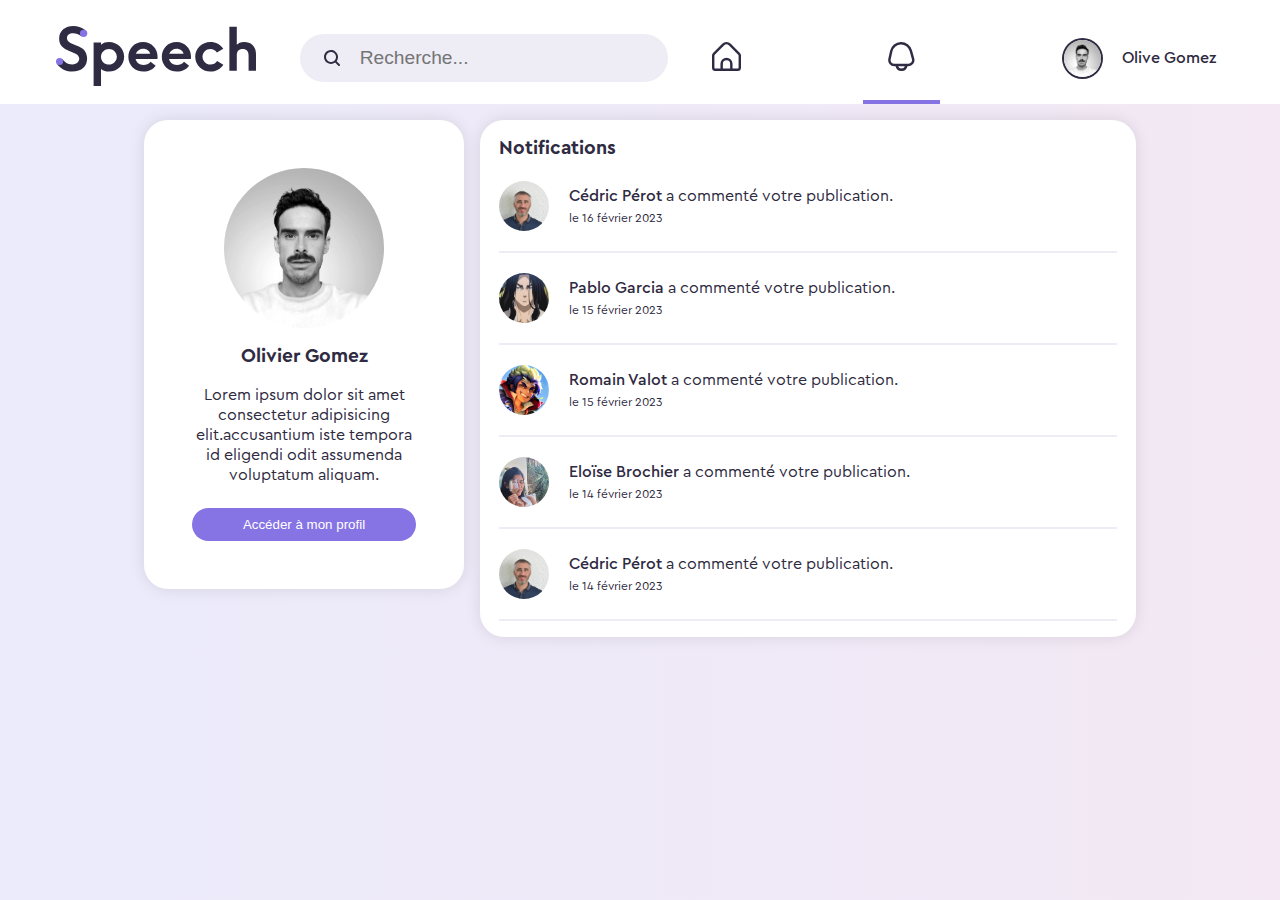
==== commit 9a3d21ee: "Merge branch 'main' into cedric-branch" ====
--- a/notifications.html
+++ b/notifications.html
@@ -14,9 +14,12 @@
         <!-- NAVIGATION MOBILE-->
         <nav class="navbar-mobile">
             <div class="logo-header">
-                <img class="logo" src="./images/logo.svg" />
-                <input type="checkbox" id="menu-burger">
-                <label for="menu-burger" class="btn-burger"><span></span></label>
+                <a href="./index.html" class="home-link"><img class="logo" src="./images/logo.svg" /></a>
+                <div id="menu-burger">
+                    <span class="line line1"></span>
+                    <span class="line line2"></span>
+                    <span class="line line3"></span>
+                </div>
             </div>
             <!-- HIDDEN MENU -->
             <div class="burger-container">
@@ -25,32 +28,54 @@
                         <img src="./images/search.svg" class="search-icon" />
                         <input type="search" placeholder="Recherche...">
                     </li>
-                    <li><a href="#" class="active"><img src="./images/home_icon.svg" /> Accueil</a></li>
-                    <li><a href="#"><img src="./images/bell-icon.svg" /> Notifications</a></li>
-                    <li><a href="#"><img src="./images/user-icon.svg" />Profil</a></li>
-                    <li><a href="#"><img src="./images/settings.svg" />Paramètres</a></li>
+                    <li><a href="./index.html" class="hidden-icons"><img src="./images/home_icon.svg" /> Accueil</a>
+                    </li>
+                    <li><a href="#" class="hidden-icons"><img src="./images/bell-icon.svg" /> Notifications</a></li>
+                    <li><a href="./profile.html" class="hidden-icons"><img src="./images/user-icon.svg" />Profil</a>
+                    </li>
+                    <li><a href="#" class="hidden-icons"><img src="./images/settings.svg" />Paramètres</a></li>
                 </ul>
             </div>
+            <!-- ALWAYS DISPLAYED ICONS -->
             <ul class="nav-items-mobile">
-                <li><a href="#" class="active"><img src="./images/home_icon.svg" /></a></li>
-                <li><a href="#"><img src="./images/bell-icon.svg" /></a></li>
-                <li><a href="#"><img src="./images/user-icon.svg" /></a></li>
+                <li><a href="./index.html" class="icons"><img src="./images/home_icon.svg" /></a></li>
+                <li><a href="#" class="icons active"><img src="./images/bell-icon.svg" /></a></li>
+                <li><a href="./profile.html" class="icons"><img src="./images/user-icon.svg" /></a></li>
             </ul>
         </nav>
         <!-- NAVIGATION DESKTOP-->
         <nav class="navbar-desktop">
             <div class="logo-header">
-                <img class="logo" src="./images/logo.svg" />
+                <a href="./index.html" class="home-link"><img class="logo" src="./images/logo.svg" /></a>
             </div>
             <div class="search-bar">
                 <img src="./images/search.svg" class="search-icon" />
                 <input type="search" placeholder="Recherche...">
             </div>
-            <ul class="nav-items">
-                <li class="active"><a href="#"><img src="./images/home_icon.svg" alt="Accueil" /></a></li>
-                <li class="notifications"><a href="#"><img src="./images/bell-icon.svg" alt="Notifications" /></a></li>
-                <li class="profil"><a href="#"><span></span> Olivier Gomez</a></li>
-            </ul>
+            <div class="nav-items">
+                <a class="desk-icons" href="./index.html"><img src="./images/home_icon.svg" alt="Accueil" /></a>
+                <a class="desk-icons active" href="#"><img src="./images/bell-icon.svg" alt="Notifications" /></a>
+                <div id="profile-menu" class="desk-menu">
+                    <div class="profil-img"><img src="./images/profile-pictures/Olive.jpg" alt="Profil" />
+                        <label>Olive Gomez</label>
+                    </div>
+                    <div class="desk-container">
+                        <ul class="desk-items">
+                            <li><a href="./index.html" class="hidden-icons"><img src="./images/home_icon.svg" />
+                                    Accueil</a></li>
+                            <li><a href="#" class="hidden-icons"><img src="./images/bell-icon.svg" />
+                                    Notifications</a>
+                            </li>
+                            <li><a href="./profile.html" class="hidden-icons"><img
+                                        src="./images/user-icon.svg" />Profil</a>
+                            </li>
+                            <li><a href="#" class="hidden-icons"><img src="./images/settings.svg" />Paramètres</a></li>
+                            <li><a href="#" class="hidden-icons"><img src="./images/sign-out-alt.svg" />Déconnexion</a>
+                            </li>
+                        </ul>
+                    </div>
+                </div>
+            </div>
         </nav>
     </header>
     <!-- side card profile-->
@@ -107,6 +132,7 @@
                 </div>
             </div>
     </main>
+    <script src="./notifications.js"></script>
 </body>
 
 </html>--- a/style.css
+++ b/style.css
@@ -64,7 +64,10 @@
 }
 
 /*------------GENRAL STYLES------------*/
-* {
+
+*,
+*::before,
+*::after {
     margin: 0;
     padding: 0;
     box-sizing: border-box;
@@ -103,7 +106,8 @@
 /*------------HEADER NAV------------*/
 
 header {
-    margin-bottom: 1.5em;
+    width: 100vw;
+    z-index: 1000;
 }
 
 .navbar-desktop {
@@ -133,76 +137,43 @@
 }
 
 /* menu burger */
-.logo-header>#menu-burger {
-    position: absolute;
-    left: -100%;
-    /* to hide the checkbox */
+
+.navbar-mobile .logo-header #menu-burger {
+    position: relative;
+    cursor: pointer;
+    height: 30px;
+    width: 40px;
+    display: flex;
+    flex-direction: column;
+    justify-content: space-around;
+}
+
+.navbar-mobile .logo-header #menu-burger .line {
+    width: 100%;
+    height: 3px;
+    background-color: var(--greyish);
+    display: block;
+    border-radius: 2px;
+    transition: all 0.5s ease;
+}
+
+/* when open menu is open*/
+.navbar-mobile .logo-header .mobile-menu .line1 {
+    transform: translate(0px) rotateZ(-45deg) scaleX(1);
+}
+
+.navbar-mobile .logo-header .mobile-menu .line3 {
+    transform: translate(0px, -20px) rotateZ(45deg) scaleX(1);
+}
+
+.navbar-mobile .logo-header .mobile-menu .line2 {
+    transform: translate(0px, -10px) rotate(45deg);
     opacity: 0;
 }
 
-#menu-burger:checked+.btn-burger>span {
-    transform: rotate(45deg);
-}
-
-#menu-burger:checked+.btn-burger>span::before {
-    top: 0;
-    transform: rotate(0deg);
-}
-
-#menu-burger:checked+.btn-burger>span::after {
-    top: 0;
-    transform: rotate(90deg);
-}
-
-.btn-burger>span,
-.btn-burger>span::before,
-.btn-burger>span::after {
-    transition: all 0.2s ease-in;
-}
-
-#menu-burger+label {
-    position: relative;
-    display: flex;
-    justify-content: flex-end;
-    cursor: pointer;
-    height: 25px;
-    width: 30px;
-}
-
-#menu-burger+label span {
-    position: absolute;
-    top: 50%;
-    width: 100%;
-    height: 2px;
-    background-color: var(--greyish);
-    border-radius: 2px;
-}
-
-#menu-burger+label span:before,
-#menu-burger+label span:after {
-    position: absolute;
-    content: '';
-    width: inherit;
-    height: inherit;
-    background-color: inherit;
-    border-radius: inherit;
-}
-
-#menu-burger+label span:before {
-    top: -12px;
-}
-
-#menu-burger+label span:after {
-    top: 12px;
-}
-
-#menu-burger:checked+label span {
-    background: var(--font-color);
-}
 
 /* hidden menu*/
 .navbar-mobile .burger-container {
-    top: calc(4.8em + 3vh);
     right: 0;
     position: absolute;
     border-top: 3px solid var(--light-greyish);
@@ -213,17 +184,15 @@
     font-size: calc(0.5em + 1vw);
     border-radius: 0 0 10% 10%;
     box-shadow: rgba(0, 0, 0, 0.1) 0px 4px 6px -1px, rgba(0, 0, 0, 0.06) 0px 2px 4px -1px;
-    margin-top: -200%;
-    transition: all 0.3s ease-in-out;
-}
-
-.burger-container {
+    transform: translateY(-150%);
+    transition: transform 0.5s ease-in-out;
     z-index: 100;
 }
 
 /* IMPORTANT TO HAVE THIS ONE JUST AFTER THE BURGER-CONTAINER*/
 .navbar-mobile .mobile-menu {
-    margin-top: 0;
+    transform: translateY(30%);
+    z-index: 100;
 }
 
 /* cancel previously set margin-top of the container */
@@ -255,6 +224,7 @@
     font-size: 1.2em;
 }
 
+/*search bar in the menu burger*/
 .navbar-mobile .burger-container .burger-items input[type="search"] {
     border-radius: 8em;
     height: 2.5em;
@@ -265,7 +235,6 @@
     transition: all 0.3s cubic-bezier(0, 0, 0.43, 1.49);
 }
 
-/*search bar in the menu burger*/
 .navbar-mobile .burger-container .burger-items .search-mobile {
     display: flex;
     justify-content: flex-start;
@@ -287,20 +256,27 @@
     color: var(--font-color);
 }
 
+/* icons nav*/
 .navbar-mobile .burger-container .burger-items a.active,
 .navbar-mobile .burger-container .burger-items a:hover {
     color: var(--main-color);
     font-weight: 700;
 }
 
-
-/* icons nav*/
 .navbar-mobile .nav-items-mobile {
-    display: flex;
-    justify-content: space-between;
-    background-color: var(--very-light-greyish);
+    width: 100%;
+    display: flex;
+    justify-content: space-around;
+    background-color: var(--light-greyish);
     font-size: calc(0.5em + 1vw);
-    padding: 1em 0;
+}
+
+.navbar-mobile .nav-items-mobile li {
+    width: calc(100% / 3);
+    display: flex;
+    justify-content: center;
+    align-items: center;
+    text-align: center;
 }
 
 .navbar-mobile .nav-items-mobile li img {
@@ -311,6 +287,7 @@
     padding: 0.8em 2.5em;
     width: 100%;
     text-decoration: none;
+    border-bottom: 4px solid var(--light-greyish);
 }
 
 .navbar-mobile .nav-items-mobile li a:hover,
@@ -394,14 +371,23 @@
     margin-bottom: 2em;
 }
 
-.post-card .profile-picture,
 .post-create-profile-picture,
-.notification-profile-picture {
+.post-card .profile-picture {
     width: 2em;
     height: 2em;
     border-radius: 50%;
     background: url('./images/profile-pictures/Olive.jpg');
     background-size: cover;
+    background-position: center;
+}
+
+.notification-profile-picture {
+    width: 2em;
+    height: 2em;
+    border-radius: 50%;
+    background: url('./images/profile-pictures/Ceric.jpg');
+    background-size: cover;
+    background-position: center;
 }
 
 .post-header {
@@ -867,7 +853,6 @@
 
 }
 
-
 /* tablettes et au dessus*/
 @media screen and (min-width: 992px) {
 
@@ -877,12 +862,13 @@
     }
 
     .navbar-desktop {
+        z-index: 100;
         width: 100vw;
         height: 6.5em;
         display: flex;
         align-items: center;
         justify-content: space-between;
-        padding: 0.8em 2em 0 2em;
+        padding: 0.8em 0 0 2em;
         flex-direction: row;
         background-color: white;
     }
@@ -939,13 +925,13 @@
     /*items of the nav*/
     .navbar-desktop .nav-items {
         display: flex;
-        justify-content: space-around;
+        justify-content: space-between;
         align-items: center;
         height: 100%;
         width: 37em;
     }
 
-    .navbar-desktop .nav-items li {
+    .navbar-desktop .nav-items a.desk-icons {
         height: 100%;
         padding: 1.5em;
         display: flex;
@@ -954,40 +940,103 @@
         border-bottom: 4px solid white;
     }
 
-    .navbar-desktop .nav-items li img {
+    .navbar-desktop .nav-items a img {
         height: calc(1em + 1vw);
         border: var(--font-color);
     }
 
-    .navbar-desktop .nav-items li.profil span {
-        height: calc(2em + 1vw);
-        width: calc(2em + 1vw);
-        border: 2px solid var(--font-color);
-        border-radius: 50%;
-        background: url('./images/profile-pictures/Olive.jpg');
-        background-position: center;
-        background-size: cover;
-
-        /*round profile picture*/
-    }
-
-    .navbar-desktop .nav-items li.profil a {
+    /* .navbar-desktop .desk-menu {
+        border-bottom: 4px solid white;
+    } */
+
+    .navbar-desktop .desk-menu .profil-img {
+        width: 100%;
+        padding: 1.5em 4em 1.5em 1.5em;
         display: flex;
         justify-content: center;
         align-items: center;
-        gap: 1em;
+        flex-direction: row;
+        gap: 1.2em;
+        cursor: pointer;
+
+    }
+
+    .desk-menu .profil-img label {
+        cursor: pointer;
+    }
+
+
+    .navbar-desktop .desk-menu .profil-img img {
+        height: calc(2em + 1vh);
+        border: 2px solid var(--font-color);
+        border-radius: 50%;
+        /*round profile picture*/
+    }
+
+    .navbar-desktop .desk-container {
+        z-index: 100;
+        right: 0;
+        position: fixed;
+        background-color: white;
+        width: 10em;
+        height: 100vh;
+        display: flex;
+        font-size: calc(0.5em + 1vw);
+        border-radius: 0 0 10px 10px;
+        transform: translateX(150%);
+        transition: transform 0.5s ease-in-out;
+
+    }
+
+    /* IMPORTANT TO HAVE THIS ONE JUST AFTER THE BURGER-CONTAINER*/
+    .navbar-desktop .desktop-menu {
+        z-index: 100;
+        transform: translate(0%);
+    }
+
+    /* cancel previously set margin-top of the container */
+
+    .navbar-desktop .desk-container .desk-items li {
+        width: 75%;
+    }
+
+    .navbar-desktop .desk-container .desk-items {
+        height: 60%;
+        width: 100%;
+        display: flex;
+        flex-direction: column;
+        justify-content: space-evenly;
+        align-items: flex-start;
+        padding-left: 1em;
+    }
+
+    .navbar-desktop .desk-container .desk-items li img {
+        height: calc(0.8em + 1vw);
+    }
+
+    .navbar-desktop .desk-container .desk-items a {
         text-decoration: none;
-    }
-
-    .navbar-desktop .nav-items li:hover,
-    .navbar-desktop .nav-items li.active {
+        display: flex;
+        align-items: center;
+        gap: 2em;
+        font-size: 0.8em;
+    }
+
+    .navbar-desktop .nav-items a.desk-icon:hover,
+    .navbar-desktop .nav-items a.active {
         border-bottom: 4px solid var(--main-color);
     }
-}
+
 
 .navbar-desktop .nav-items li:hover {
     transform: scale(1.05);
 }
+.navbar-desktop .nav-items a.hidden-icons:hover,
+    .navbar-desktop .nav-items a.hidden-icons.active {
+        color: var(--main-color);
+        font-weight: 700;
+}
+
 /*-----------------conteneur global des notifications--------------*/
 .notif-container {
     background-color: var(--cards-color);
@@ -1108,4 +1157,6 @@
     background-size: cover;
     background-position: center;
     border-radius: 50%;
-}+}
+    
+
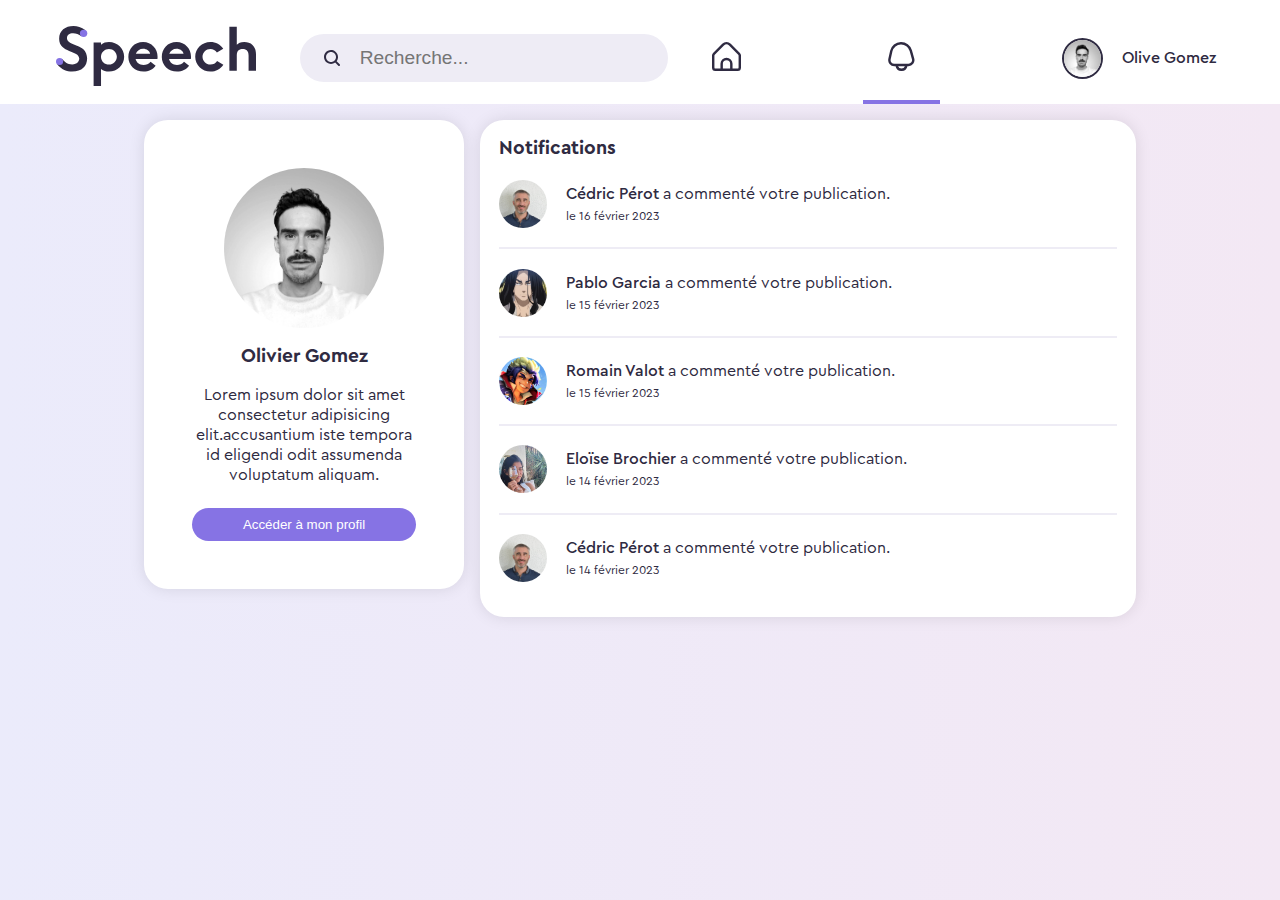
==== commit ff5f6326: "Merge pull request #6 from CedricPerot/olive-branch" ====
--- a/notifications.html
+++ b/notifications.html
@@ -95,35 +95,35 @@
             <!-- Notifications card-->
             <div class="notif-container"><!-- conteneur general des notifications-->
                 <h1>Notifications</h1>
-                <div class="notif-card1"><!-- premiere notification -->
+                <div class="notif-card"><!-- premiere notification -->
                     <div class="profile-picture1"></div>
                     <div class="notif-description">
                         <p class="notif-author"><strong>Cédric Pérot</strong> a commenté votre publication.</p>
                         <p class="notif-date">le 16 février 2023</p>
                     </div>
                 </div>
-                <div class="notif-card2"><!-- deuxieme notification -->
+                <div class="notif-card"><!-- deuxieme notification -->
                     <div class="profile-picture2"></div>
                     <div class="notif-description">
                         <p class="notif-author"><strong>Pablo Garcia</strong> a commenté votre publication.</p>
                         <p class="notif-date">le 15 février 2023</p>
                     </div>
                 </div>
-                <div class="notif-card3"><!-- troisieme notification -->
+                <div class="notif-card"><!-- troisieme notification -->
                     <div class="profile-picture3"></div>
                     <div class="notif-description">
                         <p class="notif-author"><strong>Romain Valot</strong> a commenté votre publication.</p>
                         <p class="notif-date">le 15 février 2023</p>
                     </div>
                 </div>
-                <div class="notif-card4"><!-- quatrieme notification -->
+                <div class="notif-card"><!-- quatrieme notification -->
                     <div class="profile-picture4"></div>
                     <div class="notif-description">
                         <p class="notif-author"><strong>Eloïse Brochier</strong> a commenté votre publication.</p>
                         <p class="notif-date">le 14 février 2023</p>
                     </div>
                 </div>
-                <div class="notif-card5"><!-- cinquieme notification -->
+                <div class="notif-card"><!-- cinquieme notification -->
                     <div class="profile-picture5"></div>
                     <div class="notif-description">
                         <p class="notif-author"><strong>Cédric Pérot</strong> a commenté votre publication.</p>
--- a/style.css
+++ b/style.css
@@ -582,8 +582,6 @@
 
 /*------  PROFILE PAGE POPUP ------*/
 
-
-
 .modifyPopup {
     display: none;
     font-family: 'cera' sans-serif;
@@ -675,6 +673,84 @@
 
 /*------ NOTIFICATIONS PAGE ------*/
 
+/*-----------------conteneur global des notifications--------------*/
+.notif-container {
+    background-color: var(--cards-color);
+    width: 100%;
+    border-radius: 1.5rem;
+    padding: 1em 1.2em;
+    box-shadow: var(--box-shadow);
+    font-weight: 100;
+}
+
+.notif-date {
+    padding-top: 5px;
+    font-size: 12px;
+}
+
+/*---------------conteneur d'une notification------------*/
+.notif-card {
+    padding-top: 1.2em;
+    padding-bottom: 1.2em;
+    border-bottom: var(--separators);
+    display: flex;
+    flex-direction: row;
+    align-items: center;
+}
+
+.notif-card:last-child {
+    border-bottom: none;
+}
+
+.notif-description {
+    padding-left: 1.2em;
+}
+
+.profile-picture1 {
+    height: 3em;
+    width: 3em;
+    background-image: url('./images/profile-pictures/Ceric.jpg');
+    background-size: cover;
+    background-position: center;
+    border-radius: 50%;
+}
+
+.profile-picture2 {
+    height: 3em;
+    width: 3em;
+    background-image: url('./images/profile-pictures/pablo.jpg');
+    background-size: cover;
+    background-position: center;
+    border-radius: 50%;
+}
+
+.profile-picture3 {
+    height: 3em;
+    width: 3em;
+    background-image: url('./images/profile-pictures/romain.jpg');
+    background-size: cover;
+    background-position: center;
+    border-radius: 50%;
+}
+
+.profile-picture4 {
+    height: 3em;
+    width: 3em;
+    background-image: url('./images/profile-pictures/eloise.jpg');
+    background-size: cover;
+    background-position: center;
+    border-radius: 50%;
+}
+
+.profile-picture5 {
+    height: 3em;
+    width: 3em;
+    background-image: url('./images/profile-pictures/Ceric.jpg');
+    background-size: cover;
+    background-position: center;
+    border-radius: 50%;
+}
+
 .notifications-container {
     width: 100%;
     display: flex;
@@ -689,40 +765,6 @@
 .notifications-feed {
     width: 100%;
 }
-
-.notifications-card {
-    background-color: var(--cards-color);
-    width: 100%;
-    border-radius: 1.5rem;
-    box-shadow: var(--box-shadow);
-    padding: 2em 1.2em;
-    font-weight: 100;
-    margin-bottom: 2em;
-}
-
-.notifications-card h1 {
-    margin-bottom: 1em;
-}
-
-.notification {
-    border-bottom: var(--separators);
-    padding: 1.5em 0;
-    display: flex;
-    align-items: center;
-}
-
-.notification:last-child {
-    border-bottom: none;
-}
-
-.notification-infos {
-    margin-left: 1em;
-}
-
-.notification-infos span {
-    font-weight: 500;
-}
-
 
 
 /*--------------MEDIA QUERIES-------------------*/
@@ -1028,135 +1070,13 @@
     }
 
 
-.navbar-desktop .nav-items li:hover {
-    transform: scale(1.05);
-}
-.navbar-desktop .nav-items a.hidden-icons:hover,
+    .navbar-desktop .nav-items li:hover {
+        transform: scale(1.05);
+    }
+
+    .navbar-desktop .nav-items a.hidden-icons:hover,
     .navbar-desktop .nav-items a.hidden-icons.active {
         color: var(--main-color);
         font-weight: 700;
-}
-
-/*-----------------conteneur global des notifications--------------*/
-.notif-container {
-    background-color: var(--cards-color);
-    width: 100%;
-    min-width: fit-content;
-    max-width: 100vw;
-    max-height: fit-content;
-    border-radius: 1.5rem;
-    padding: 1em 1.2em;
-    box-shadow: var(--box-shadow);
-    font-weight: 100;
-}
-
-.notif-date {
-    padding-top: 5px;
-    font-size: 12px;
-}
-/*---------------conteneur d'une notification------------*/
-.notif-card1 {
-    padding-top: 20px;
-    padding-bottom: 20px;
-    border-bottom: var(--separators);
-    display: flex;
-    flex-direction: row;
-    align-items: center;
-}
-
-.notif-card2 {
-    padding-top: 20px;
-    padding-bottom: 20px;
-    border-bottom: var(--separators);
-    display: flex;
-    flex-direction: row;
-    align-items: center;
-}
-
-.notif-card3 {
-    padding-top: 20px;
-    padding-bottom: 20px;
-    border-bottom: var(--separators);
-    display: flex;
-    flex-direction: row;
-    align-items: center;
-}
-
-.notif-card4 {
-    padding-top: 20px;
-    padding-bottom: 20px;
-    border-bottom: var(--separators);
-    display: flex;
-    flex-direction: row;
-    align-items: center;
-}
-
-.notif-card5 {
-    padding-top: 20px;
-    padding-bottom: 20px;
-    border-bottom: var(--separators);
-    display: flex;
-    flex-direction: row;
-    align-items: center;
-}
-
-.notif-description {
-    padding-left: 20px;
-}
-
-.profile-picture1 {
-    height: 50px;
-    width: 50px;
-    min-width: 50px;
-    min-height: 50px;
-    background-image: url('./images/profile-pictures/Ceric.jpg');
-    background-size: cover;
-    background-position: center;
-    border-radius: 50%;
-}
-
-.profile-picture2 {
-    height: 50px;
-    width: 50px;
-    min-width: 50px;
-    min-height: 50px;
-    background-image: url('./images/profile-pictures/pablo.jpg');
-    background-size: cover;
-    background-position: center;
-    border-radius: 50%;
-}
-
-.profile-picture3 {
-    height: 50px;
-    width: 50px;
-    min-width: 50px;
-    min-height: 50px;
-    background-image: url('./images/profile-pictures/romain.jpg');
-    background-size: cover;
-    background-position: center;
-    border-radius: 50%;
-}
-
-.profile-picture4 {
-    height: 50px;
-    width: 50px;
-    min-width: 50px;
-    min-height: 50px;
-    background-image: url('./images/profile-pictures/eloise.jpg');
-    background-size: cover;
-    background-position: center;
-    border-radius: 50%;
-}
-
-.profile-picture5 {
-    height: 50px;
-    width: 50px;
-    min-width: 50px;
-    min-height: 50px;
-    background-image: url('./images/profile-pictures/Ceric.jpg');
-    background-size: cover;
-    background-position: center;
-    border-radius: 50%;
-}
-    
-
+    }
+}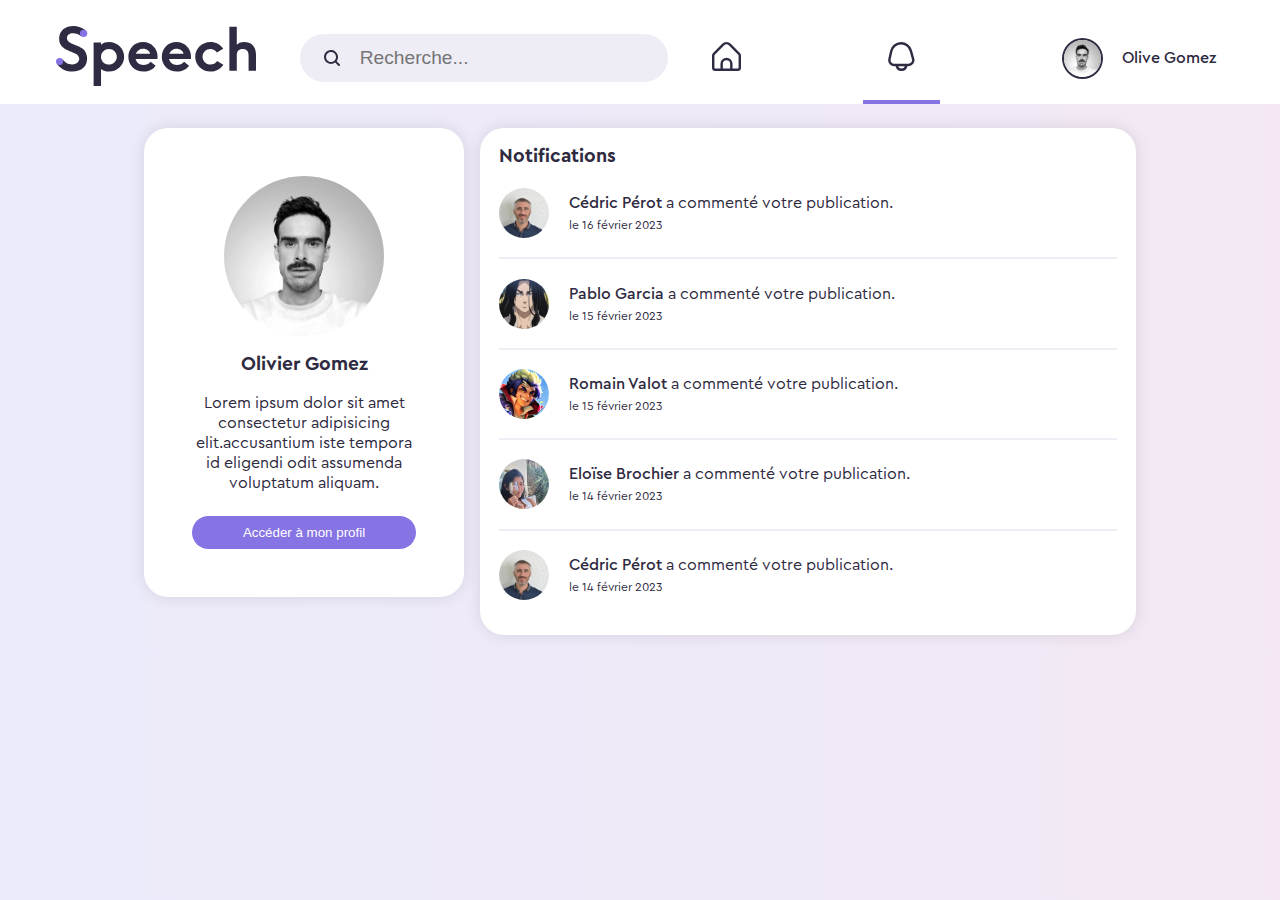
==== commit f3772caa: "Merge pull request #7 from CedricPerot/navbar-branch" ====
--- a/notifications.html
+++ b/notifications.html
@@ -30,7 +30,7 @@
                     </li>
                     <li><a href="./index.html" class="hidden-icons"><img src="./images/home_icon.svg" /> Accueil</a>
                     </li>
-                    <li><a href="#" class="hidden-icons"><img src="./images/bell-icon.svg" /> Notifications</a></li>
+                    <li><a href="#" class="hidden-icons active"><img src="./images/bell-icon.svg" /> Notifications</a></li>
                     <li><a href="./profile.html" class="hidden-icons"><img src="./images/user-icon.svg" />Profil</a>
                     </li>
                     <li><a href="#" class="hidden-icons"><img src="./images/settings.svg" />Paramètres</a></li>
@@ -63,7 +63,7 @@
                         <ul class="desk-items">
                             <li><a href="./index.html" class="hidden-icons"><img src="./images/home_icon.svg" />
                                     Accueil</a></li>
-                            <li><a href="#" class="hidden-icons"><img src="./images/bell-icon.svg" />
+                            <li><a href="#" class="hidden-icons active"><img src="./images/bell-icon.svg" />
                                     Notifications</a>
                             </li>
                             <li><a href="./profile.html" class="hidden-icons"><img
--- a/style.css
+++ b/style.css
@@ -117,6 +117,9 @@
 /* desktop & mobile navbars are two diffent div*/
 
 .navbar-mobile {
+    position: fixed;
+    top: 0;
+    z-index: 100;
     display: flex;
     flex-direction: column;
     width: 100%;
@@ -300,6 +303,7 @@
 
 .feed-container {
     margin: auto;
+    margin-top: 12em;
     display: flex;
     flex-direction: column;
     justify-content: flex-start;
@@ -511,6 +515,7 @@
     padding: 1em;
     max-width: 1024px;
     margin: auto;
+    margin-top: 5em;
 }
 
 .profile-card {
@@ -673,6 +678,24 @@
 
 /*------ NOTIFICATIONS PAGE ------*/
 
+
+.notifications-container {
+    width: 100%;
+    display: flex;
+    flex-direction: column;
+    justify-content: flex-start;
+    align-items: center;
+    padding: 1rem;
+    max-width: 1024px;
+    margin: auto;
+    margin-top: 12em;
+}
+
+.notifications-feed {
+    width: 100%;
+}
+
+/*.notifications-card {*/
 /*-----------------conteneur global des notifications--------------*/
 .notif-container {
     background-color: var(--cards-color);
@@ -811,6 +834,7 @@
     }
 
     /* PROFILE PAGE */
+    .profile-card { margin-top: 7em;}
     .profile-card-header {
         height: 18em;
     }
@@ -898,12 +922,17 @@
 /* tablettes et au dessus*/
 @media screen and (min-width: 992px) {
 
+    .notifications-container, .feed-container {
+        margin-top: 7em;
+    }
     /* suppression des éléments mobile */
     .navbar-mobile {
         display: none;
     }
 
     .navbar-desktop {
+        position: fixed;
+        top: 0;
         z-index: 100;
         width: 100vw;
         height: 6.5em;
@@ -913,6 +942,7 @@
         padding: 0.8em 0 0 2em;
         flex-direction: row;
         background-color: white;
+        transition: top 0.3s;
     }
 
     .navbar-desktop>.logo-header img.logo {
@@ -1069,6 +1099,13 @@
         border-bottom: 4px solid var(--main-color);
     }
 
+    .navbar-desktop .nav-items .desk-container a:hover, 
+    .navbar-desktop .nav-items .desk-container a.active {
+        border-bottom: none;
+        color: var(--main-color);
+        font-weight: 700;
+    }
+
 
     .navbar-desktop .nav-items li:hover {
         transform: scale(1.05);
@@ -1078,5 +1115,129 @@
     .navbar-desktop .nav-items a.hidden-icons.active {
         color: var(--main-color);
         font-weight: 700;
-    }
-}+}
+
+/*-----------------conteneur global des notifications--------------*/
+.notif-container {
+    background-color: var(--cards-color);
+    width: 100%;
+    min-width: fit-content;
+    max-width: 100vw;
+    max-height: fit-content;
+    border-radius: 1.5rem;
+    padding: 1em 1.2em;
+    box-shadow: var(--box-shadow);
+    font-weight: 100;
+}
+
+.notif-date {
+    padding-top: 5px;
+    font-size: 12px;
+}
+/*---------------conteneur d'une notification------------*/
+.notif-card1 {
+    padding-top: 20px;
+    padding-bottom: 20px;
+    border-bottom: var(--separators);
+    display: flex;
+    flex-direction: row;
+    align-items: center;
+}
+
+.notif-card2 {
+    padding-top: 20px;
+    padding-bottom: 20px;
+    border-bottom: var(--separators);
+    display: flex;
+    flex-direction: row;
+    align-items: center;
+}
+
+.notif-card3 {
+    padding-top: 20px;
+    padding-bottom: 20px;
+    border-bottom: var(--separators);
+    display: flex;
+    flex-direction: row;
+    align-items: center;
+}
+
+.notif-card4 {
+    padding-top: 20px;
+    padding-bottom: 20px;
+    border-bottom: var(--separators);
+    display: flex;
+    flex-direction: row;
+    align-items: center;
+}
+
+.notif-card5 {
+    padding-top: 20px;
+    padding-bottom: 20px;
+    border-bottom: var(--separators);
+    display: flex;
+    flex-direction: row;
+    align-items: center;
+}
+
+.notif-description {
+    padding-left: 20px;
+}
+
+.profile-picture1 {
+    height: 50px;
+    width: 50px;
+    min-width: 50px;
+    min-height: 50px;
+    background-image: url('./images/profile-pictures/Ceric.jpg');
+    background-size: cover;
+    background-position: center;
+    border-radius: 50%;
+}
+
+.profile-picture2 {
+    height: 50px;
+    width: 50px;
+    min-width: 50px;
+    min-height: 50px;
+    background-image: url('./images/profile-pictures/pablo.jpg');
+    background-size: cover;
+    background-position: center;
+    border-radius: 50%;
+}
+
+.profile-picture3 {
+    height: 50px;
+    width: 50px;
+    min-width: 50px;
+    min-height: 50px;
+    background-image: url('./images/profile-pictures/romain.jpg');
+    background-size: cover;
+    background-position: center;
+    border-radius: 50%;
+}
+
+.profile-picture4 {
+    height: 50px;
+    width: 50px;
+    min-width: 50px;
+    min-height: 50px;
+    background-image: url('./images/profile-pictures/eloise.jpg');
+    background-size: cover;
+    background-position: center;
+    border-radius: 50%;
+}
+
+.profile-picture5 {
+    height: 50px;
+    width: 50px;
+    min-width: 50px;
+    min-height: 50px;
+    background-image: url('./images/profile-pictures/Ceric.jpg');
+    background-size: cover;
+    background-position: center;
+    border-radius: 50%;
+}
+
+    }
+
